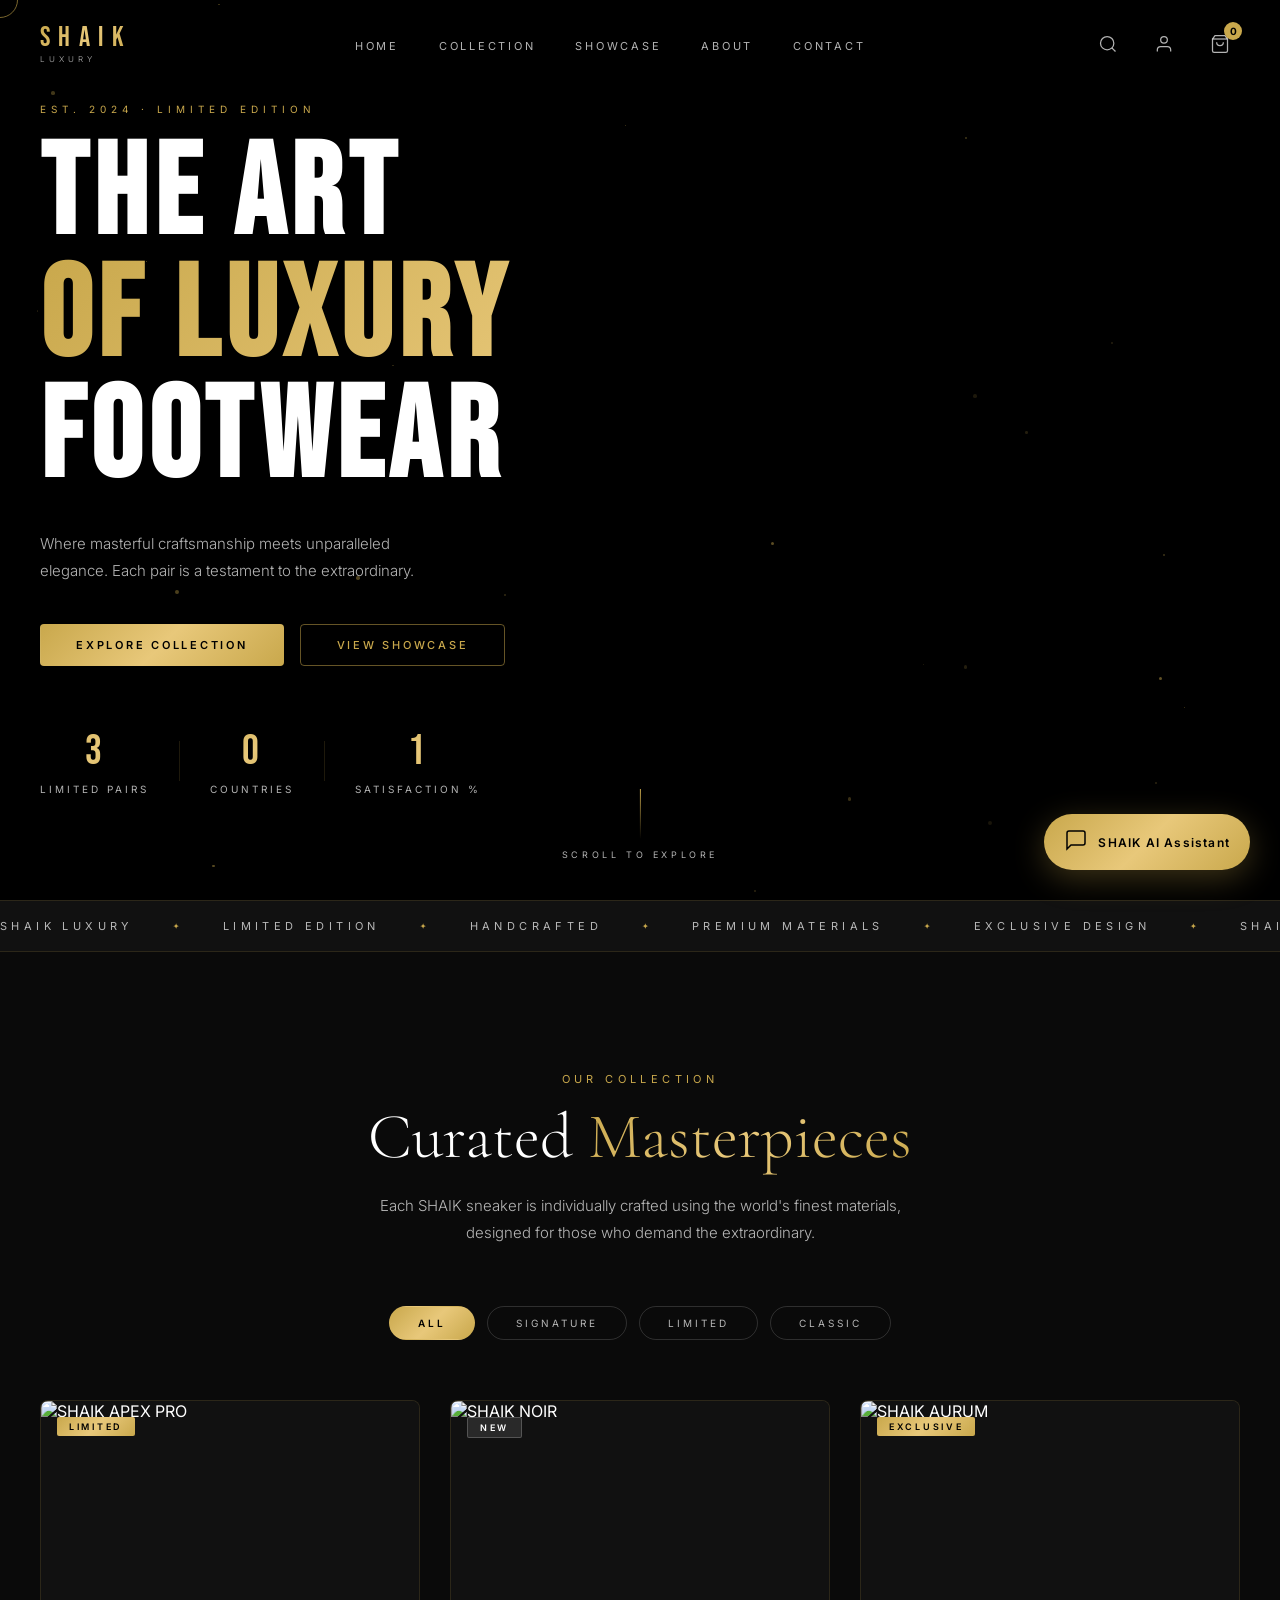
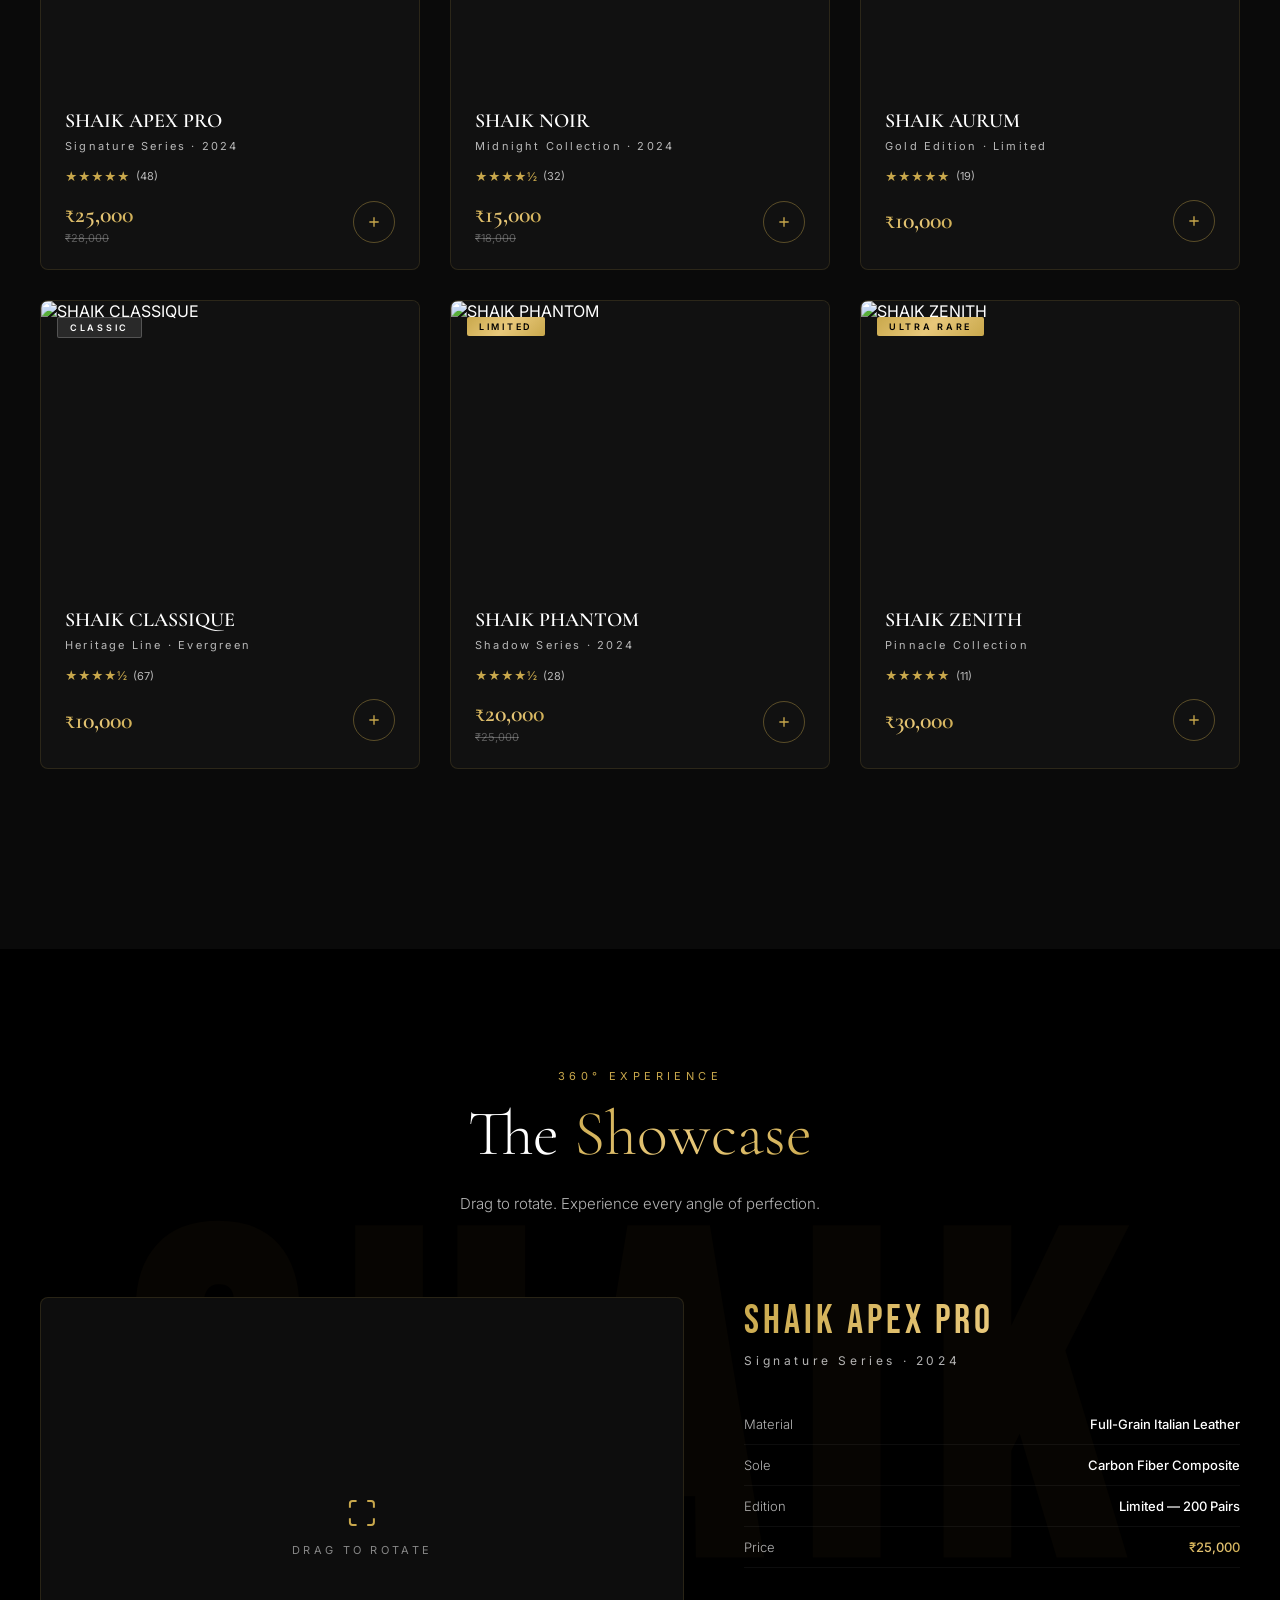
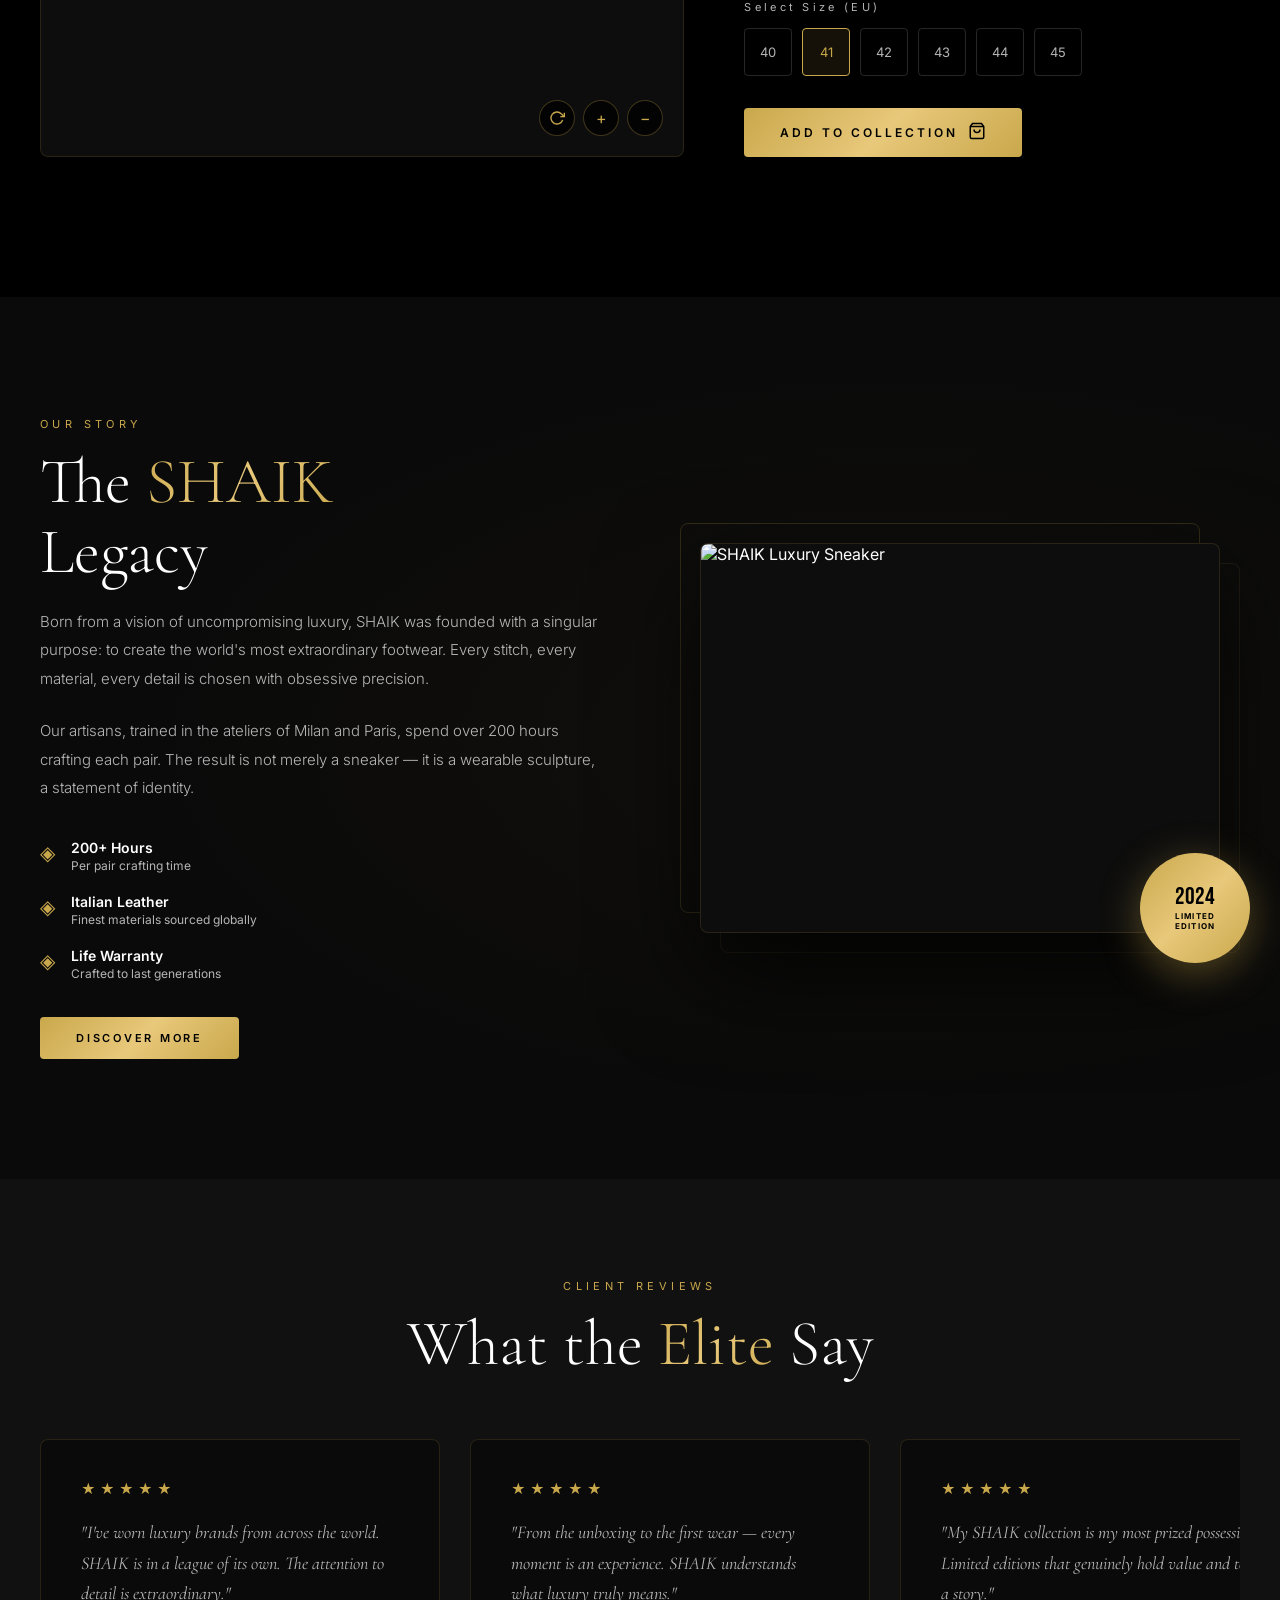
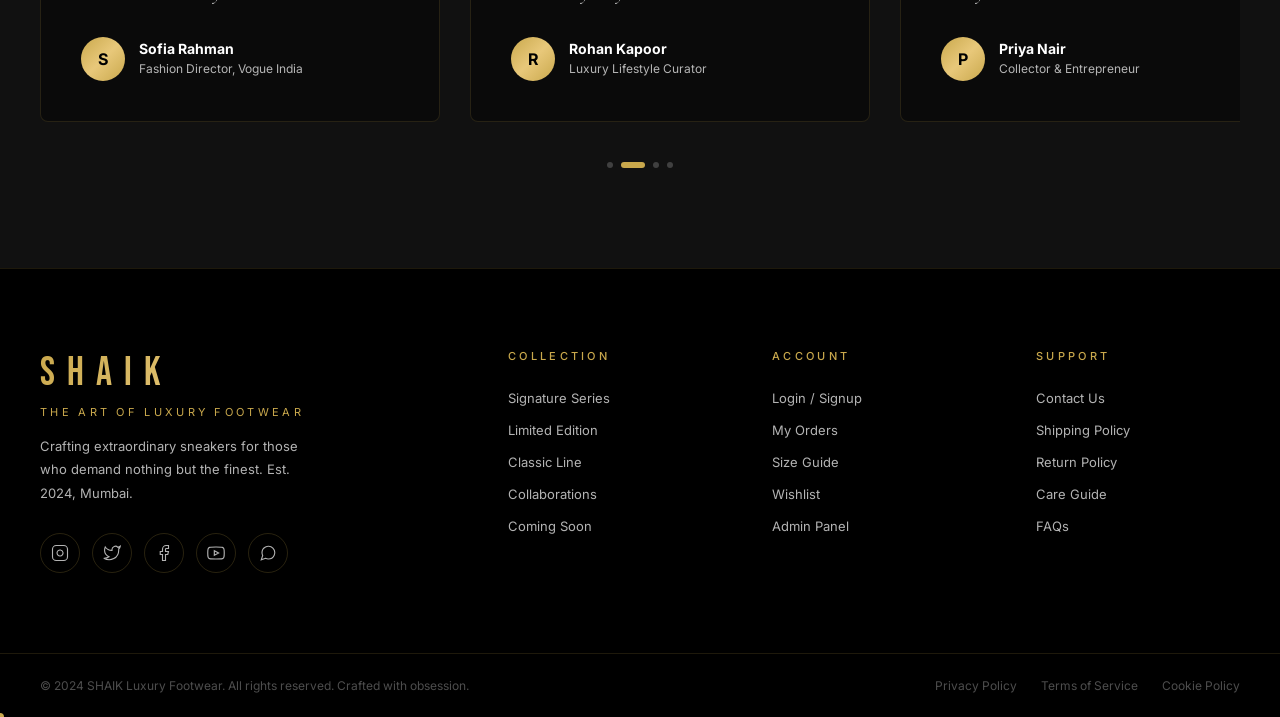
==== frontend/index.html @ 9c08b879 "Initial commit for SHAIK Luxury Sneakers e-commerce site" ====
<!DOCTYPE html>
<html lang="en">

<head>
    <meta charset="UTF-8" />
    <meta name="viewport" content="width=device-width, initial-scale=1.0" />
    <title>SHAIK — Luxury Sneakers | The Art of Footwear</title>
    <meta name="description"
        content="SHAIK — Where luxury meets performance. Experience the world's most exclusive sneaker collection crafted for the elite." />
    <meta name="keywords" content="SHAIK sneakers, luxury sneakers, premium footwear, exclusive shoes" />
    <meta property="og:title" content="SHAIK — Luxury Sneakers" />
    <meta property="og:description" content="Experience the pinnacle of luxury footwear." />
    <link rel="preconnect" href="https://fonts.googleapis.com" />
    <link rel="preconnect" href="https://fonts.gstatic.com" crossorigin />
    <link
        href="https://fonts.googleapis.com/css2?family=Cormorant+Garamond:ital,wght@0,300;0,400;0,600;0,700;1,300;1,400&family=Inter:wght@300;400;500;600&family=Bebas+Neue&display=swap"
        rel="stylesheet" />
    <link rel="stylesheet" href="css/main.css" />
    <link rel="stylesheet" href="css/animations.css" />
</head>

<body>

    <!-- ======= LOADING SCREEN ======= -->
    <div id="loader" class="loader">
        <div class="loader-brand">
            <div class="loader-logo">SHAIK</div>
            <div class="loader-tagline">Luxury Redefined</div>
            <div class="loader-bar">
                <div class="loader-bar-fill"></div>
            </div>
        </div>
        <div class="loader-particles" id="loaderParticles"></div>
    </div>

    <!-- ======= NAVIGATION ======= -->
    <nav class="navbar" id="navbar">
        <div class="nav-container">
            <div class="nav-logo">
                <span class="logo-text">SHAIK</span>
                <span class="logo-sub">LUXURY</span>
            </div>
            <ul class="nav-links" id="navLinks">
                <li><a href="#hero" class="nav-link">Home</a></li>
                <li><a href="#collection" class="nav-link">Collection</a></li>
                <li><a href="#showcase" class="nav-link">Showcase</a></li>
                <li><a href="#about" class="nav-link">About</a></li>
                <li><a href="pages/contact.html" class="nav-link">Contact</a></li>
            </ul>
            <div class="nav-actions">
                <button class="nav-icon-btn" id="searchBtn" title="Search">
                    <svg width="20" height="20" viewBox="0 0 24 24" fill="none" stroke="currentColor"
                        stroke-width="1.5">
                        <circle cx="11" cy="11" r="8" />
                        <line x1="21" y1="21" x2="16.65" y2="16.65" />
                    </svg>
                </button>
                <a href="pages/auth.html" class="nav-icon-btn" title="Account">
                    <svg width="20" height="20" viewBox="0 0 24 24" fill="none" stroke="currentColor"
                        stroke-width="1.5">
                        <path d="M20 21v-2a4 4 0 0 0-4-4H8a4 4 0 0 0-4 4v2" />
                        <circle cx="12" cy="7" r="4" />
                    </svg>
                </a>
                <button class="nav-icon-btn cart-btn" id="cartBtn" title="Cart">
                    <svg width="20" height="20" viewBox="0 0 24 24" fill="none" stroke="currentColor"
                        stroke-width="1.5">
                        <path d="M6 2L3 6v14a2 2 0 002 2h14a2 2 0 002-2V6l-3-4z" />
                        <line x1="3" y1="6" x2="21" y2="6" />
                        <path d="M16 10a4 4 0 01-8 0" />
                    </svg>
                    <span class="cart-badge" id="cartBadge">0</span>
                </button>
                <button class="hamburger" id="hamburger">
                    <span></span><span></span><span></span>
                </button>
            </div>
        </div>
    </nav>

    <!-- ======= SEARCH OVERLAY ======= -->
    <div class="search-overlay" id="searchOverlay">
        <button class="search-close" id="searchClose">✕</button>
        <div class="search-content">
            <h2 class="search-title">Search Collection</h2>
            <div class="search-input-wrap">
                <input type="text" id="searchInput" placeholder="Search sneakers..." class="search-input" />
                <div class="search-icon">
                    <svg width="24" height="24" viewBox="0 0 24 24" fill="none" stroke="currentColor"
                        stroke-width="1.5">
                        <circle cx="11" cy="11" r="8" />
                        <line x1="21" y1="21" x2="16.65" y2="16.65" />
                    </svg>
                </div>
            </div>
            <div class="search-results" id="searchResults"></div>
        </div>
    </div>

    <!-- ======= CART SIDEBAR ======= -->
    <div class="cart-overlay" id="cartOverlay"></div>
    <aside class="cart-sidebar" id="cartSidebar">
        <div class="cart-header">
            <h3 class="cart-title">Your Selection</h3>
            <button class="cart-close-btn" id="cartCloseBtn">✕</button>
        </div>
        <div class="cart-items" id="cartItems">
            <div class="cart-empty">
                <div class="cart-empty-icon">
                    <svg width="60" height="60" viewBox="0 0 24 24" fill="none" stroke="currentColor" stroke-width="1">
                        <path d="M6 2L3 6v14a2 2 0 002 2h14a2 2 0 002-2V6l-3-4z" />
                        <line x1="3" y1="6" x2="21" y2="6" />
                        <path d="M16 10a4 4 0 01-8 0" />
                    </svg>
                </div>
                <p>Your collection is empty</p>
                <span>Discover our luxury pieces</span>
            </div>
        </div>
        <div class="cart-footer" id="cartFooter" style="display:none;">
            <div class="cart-subtotal">
                <span>Subtotal</span>
                <span id="cartTotal">₹0</span>
            </div>
            <a href="pages/checkout.html" class="btn-primary cart-checkout-btn">Proceed to Checkout</a>
        </div>
    </aside>

    <!-- ======= HERO SECTION ======= -->
    <section id="hero" class="hero">
        <div class="hero-canvas" id="heroCanvas">
            <canvas id="sequenceCanvas"></canvas>
        </div>
        <div class="hero-overlay"></div>
        <div class="hero-content">
            <div class="hero-eyebrow reveal-up">EST. 2024 · LIMITED EDITION</div>
            <h1 class="hero-title reveal-up">
                <span class="hero-title-line">THE ART</span>
                <span class="hero-title-line hero-title-gold">OF LUXURY</span>
                <span class="hero-title-line">FOOTWEAR</span>
            </h1>
            <p class="hero-desc reveal-up">Where masterful craftsmanship meets unparalleled elegance. Each pair is a
                testament to the extraordinary.</p>
            <div class="hero-cta reveal-up">
                <a href="#collection" class="btn-primary">Explore Collection</a>
                <a href="#showcase" class="btn-ghost">View Showcase</a>
            </div>
            <div class="hero-stats reveal-up">
                <div class="stat">
                    <span class="stat-num" data-target="200">0</span>
                    <span class="stat-label">Limited Pairs</span>
                </div>
                <div class="stat-divider"></div>
                <div class="stat">
                    <span class="stat-num" data-target="50">0</span>
                    <span class="stat-label">Countries</span>
                </div>
                <div class="stat-divider"></div>
                <div class="stat">
                    <span class="stat-num" data-target="99">0</span>
                    <span class="stat-label">Satisfaction %</span>
                </div>
            </div>
        </div>
        <div class="hero-scroll-indicator">
            <div class="scroll-line"></div>
            <span>Scroll to Explore</span>
        </div>
        <div class="hero-particles" id="heroParticles"></div>
    </section>

    <!-- ======= MARQUEE STRIP ======= -->
    <div class="marquee-section">
        <div class="marquee-track">
            <div class="marquee-inner">
                <span>SHAIK LUXURY</span><span class="marquee-dot">✦</span>
                <span>LIMITED EDITION</span><span class="marquee-dot">✦</span>
                <span>HANDCRAFTED</span><span class="marquee-dot">✦</span>
                <span>PREMIUM MATERIALS</span><span class="marquee-dot">✦</span>
                <span>EXCLUSIVE DESIGN</span><span class="marquee-dot">✦</span>
                <span>SHAIK LUXURY</span><span class="marquee-dot">✦</span>
                <span>LIMITED EDITION</span><span class="marquee-dot">✦</span>
                <span>HANDCRAFTED</span><span class="marquee-dot">✦</span>
                <span>PREMIUM MATERIALS</span><span class="marquee-dot">✦</span>
                <span>EXCLUSIVE DESIGN</span><span class="marquee-dot">✦</span>
            </div>
        </div>
    </div>

    <!-- ======= COLLECTION SECTION ======= -->
    <section id="collection" class="collection-section">
        <div class="container">
            <div class="section-header">
                <div class="section-eyebrow reveal-up">Our Collection</div>
                <h2 class="section-title reveal-up">Curated <span class="gold-text">Masterpieces</span></h2>
                <p class="section-desc reveal-up">Each SHAIK sneaker is individually crafted using the world's finest
                    materials, designed for those who demand the extraordinary.</p>
            </div>
            <div class="collection-filters reveal-up">
                <button class="filter-btn active" data-filter="all">All</button>
                <button class="filter-btn" data-filter="signature">Signature</button>
                <button class="filter-btn" data-filter="limited">Limited</button>
                <button class="filter-btn" data-filter="classic">Classic</button>
            </div>
            <div class="products-grid" id="productsGrid">
                <!-- Products generated by JS -->
            </div>
            <div class="load-more-wrap reveal-up">
                <button class="btn-ghost load-more-btn" id="loadMoreBtn">Load More</button>
            </div>
        </div>
    </section>

    <!-- ======= 360 SHOWCASE SECTION ======= -->
    <section id="showcase" class="showcase-section">
        <div class="showcase-bg-text">SHAIK</div>
        <div class="container">
            <div class="section-header">
                <div class="section-eyebrow reveal-up">360° Experience</div>
                <h2 class="section-title reveal-up">The <span class="gold-text">Showcase</span></h2>
                <p class="section-desc reveal-up">Drag to rotate. Experience every angle of perfection.</p>
            </div>
            <div class="showcase-viewer reveal-up">
                <div class="showcase-frame" id="showcaseFrame">
                    <canvas id="showcaseCanvas" width="700" height="500"></canvas>
                    <div class="showcase-drag-hint" id="dragHint">
                        <div class="drag-icon">
                            <svg width="32" height="32" viewBox="0 0 24 24" fill="none" stroke="currentColor"
                                stroke-width="1.5">
                                <path
                                    d="M8 3H5a2 2 0 0 0-2 2v3m18 0V5a2 2 0 0 0-2-2h-3m0 18h3a2 2 0 0 0 2-2v-3M3 16v3a2 2 0 0 0 2 2h3" />
                            </svg>
                        </div>
                        <span>Drag to Rotate</span>
                    </div>
                    <div class="showcase-controls">
                        <button class="showcase-ctrl-btn" id="autoRotateBtn" title="Auto Rotate">
                            <svg width="16" height="16" viewBox="0 0 24 24" fill="none" stroke="currentColor"
                                stroke-width="2">
                                <polyline points="23 4 23 10 17 10" />
                                <path d="M20.49 15a9 9 0 1 1-2.12-9.36L23 10" />
                            </svg>
                        </button>
                        <button class="showcase-ctrl-btn" id="zoomInBtn" title="Zoom In">+</button>
                        <button class="showcase-ctrl-btn" id="zoomOutBtn" title="Zoom Out">−</button>
                    </div>
                </div>
                <div class="showcase-info">
                    <div class="showcase-product-name">SHAIK APEX PRO</div>
                    <div class="showcase-product-sub">Signature Series · 2024</div>
                    <div class="showcase-details">
                        <div class="detail-item">
                            <span class="detail-label">Material</span>
                            <span class="detail-value">Full-Grain Italian Leather</span>
                        </div>
                        <div class="detail-item">
                            <span class="detail-label">Sole</span>
                            <span class="detail-value">Carbon Fiber Composite</span>
                        </div>
                        <div class="detail-item">
                            <span class="detail-label">Edition</span>
                            <span class="detail-value">Limited — 200 Pairs</span>
                        </div>
                        <div class="detail-item">
                            <span class="detail-label">Price</span>
                            <span class="detail-value gold-text">₹25,000</span>
                        </div>
                    </div>
                    <div class="showcase-sizes">
                        <div class="size-label">Select Size (EU)</div>
                        <div class="size-grid" id="showcaseSizeGrid">
                            <button class="size-btn" data-size="40">40</button>
                            <button class="size-btn active" data-size="41">41</button>
                            <button class="size-btn" data-size="42">42</button>
                            <button class="size-btn" data-size="43">43</button>
                            <button class="size-btn" data-size="44">44</button>
                            <button class="size-btn" data-size="45">45</button>
                        </div>
                    </div>
                    <button class="btn-primary showcase-add-btn" id="showcaseAddToCart" data-id="featured"
                        data-name="SHAIK APEX PRO" data-price="25000">
                        <span class="btn-text">Add to Collection</span>
                        <span class="btn-icon">
                            <svg width="18" height="18" viewBox="0 0 24 24" fill="none" stroke="currentColor"
                                stroke-width="2">
                                <path d="M6 2L3 6v14a2 2 0 002 2h14a2 2 0 002-2V6l-3-4z" />
                                <line x1="3" y1="6" x2="21" y2="6" />
                                <path d="M16 10a4 4 0 01-8 0" />
                            </svg>
                        </span>
                    </button>
                </div>
            </div>
        </div>
    </section>

    <!-- ======= ABOUT SECTION ======= -->
    <section id="about" class="about-section">
        <div class="about-bg-image"></div>
        <div class="container">
            <div class="about-grid">
                <div class="about-content reveal-left">
                    <div class="section-eyebrow">Our Story</div>
                    <h2 class="section-title">The <span class="gold-text">SHAIK</span><br />Legacy</h2>
                    <p class="about-text">Born from a vision of uncompromising luxury, SHAIK was founded with a singular
                        purpose: to create the world's most extraordinary footwear. Every stitch, every material, every
                        detail is chosen with obsessive precision.</p>
                    <p class="about-text">Our artisans, trained in the ateliers of Milan and Paris, spend over 200 hours
                        crafting each pair. The result is not merely a sneaker — it is a wearable sculpture, a statement
                        of identity.</p>
                    <div class="about-features">
                        <div class="about-feature">
                            <div class="feature-icon">◈</div>
                            <div class="feature-text">
                                <strong>200+ Hours</strong>
                                <span>Per pair crafting time</span>
                            </div>
                        </div>
                        <div class="about-feature">
                            <div class="feature-icon">◈</div>
                            <div class="feature-text">
                                <strong>Italian Leather</strong>
                                <span>Finest materials sourced globally</span>
                            </div>
                        </div>
                        <div class="about-feature">
                            <div class="feature-icon">◈</div>
                            <div class="feature-text">
                                <strong>Life Warranty</strong>
                                <span>Crafted to last generations</span>
                            </div>
                        </div>
                    </div>
                    <a href="pages/contact.html" class="btn-primary">Discover More</a>
                </div>
                <div class="about-visual reveal-right">
                    <div class="about-frame-outer">
                        <div class="about-frame-inner">
                            <img id="aboutSequenceImg" src="../ezgif-frame-064.jpg" alt="SHAIK Luxury Sneaker"
                                class="about-sequence" />
                        </div>
                        <div class="about-badge">
                            <div class="badge-inner">
                                <span class="badge-year">2024</span>
                                <span class="badge-text">LIMITED<br />EDITION</span>
                            </div>
                        </div>
                    </div>
                </div>
            </div>
        </div>
    </section>

    <!-- ======= TESTIMONIALS ======= -->
    <section class="testimonials-section">
        <div class="container">
            <div class="section-header">
                <div class="section-eyebrow reveal-up">Client Reviews</div>
                <h2 class="section-title reveal-up">What the <span class="gold-text">Elite</span> Say</h2>
            </div>
            <div class="testimonials-slider" id="testimonialsSlider">
                <div class="testimonial-track" id="testimonialTrack">
                    <div class="testimonial-card">
                        <div class="testimonial-stars">★★★★★</div>
                        <p class="testimonial-text">"The craftsmanship is unlike anything I've ever experienced. These
                            are not just shoes — they are art. Every detail is perfection."</p>
                        <div class="testimonial-author">
                            <div class="author-avatar">A</div>
                            <div class="author-info">
                                <strong>Arjun Mehta</strong>
                                <span>CEO, Meridian Capital</span>
                            </div>
                        </div>
                    </div>
                    <div class="testimonial-card">
                        <div class="testimonial-stars">★★★★★</div>
                        <p class="testimonial-text">"I've worn luxury brands from across the world. SHAIK is in a league
                            of its own. The attention to detail is extraordinary."</p>
                        <div class="testimonial-author">
                            <div class="author-avatar">S</div>
                            <div class="author-info">
                                <strong>Sofia Rahman</strong>
                                <span>Fashion Director, Vogue India</span>
                            </div>
                        </div>
                    </div>
                    <div class="testimonial-card">
                        <div class="testimonial-stars">★★★★★</div>
                        <p class="testimonial-text">"From the unboxing to the first wear — every moment is an
                            experience. SHAIK understands what luxury truly means."</p>
                        <div class="testimonial-author">
                            <div class="author-avatar">R</div>
                            <div class="author-info">
                                <strong>Rohan Kapoor</strong>
                                <span>Luxury Lifestyle Curator</span>
                            </div>
                        </div>
                    </div>
                    <div class="testimonial-card">
                        <div class="testimonial-stars">★★★★★</div>
                        <p class="testimonial-text">"My SHAIK collection is my most prized possession. Limited editions
                            that genuinely hold value and tell a story."</p>
                        <div class="testimonial-author">
                            <div class="author-avatar">P</div>
                            <div class="author-info">
                                <strong>Priya Nair</strong>
                                <span>Collector & Entrepreneur</span>
                            </div>
                        </div>
                    </div>
                </div>
                <div class="testimonial-dots" id="testimonialDots"></div>
            </div>
        </div>
    </section>

    <!-- ======= AI CHATBOT ======= -->
    <div class="chatbot-container" id="chatbotContainer">
        <div class="chatbot-toggle" id="chatbotToggle">
            <div class="chatbot-icon">
                <svg width="24" height="24" viewBox="0 0 24 24" fill="none" stroke="currentColor" stroke-width="1.5">
                    <path d="M21 15a2 2 0 0 1-2 2H7l-4 4V5a2 2 0 0 1 2-2h14a2 2 0 0 1 2 2z" />
                </svg>
            </div>
            <span class="chatbot-label">SHAIK AI Assistant</span>
        </div>
        <div class="chatbot-window" id="chatbotWindow" style="display:none;">
            <div class="chatbot-header">
                <div class="chatbot-avatar">
                    <div class="avatar-glow"></div>
                    <span>S</span>
                </div>
                <div class="chatbot-title">
                    <strong>SHAIK AI</strong>
                    <span class="chatbot-status">● Online</span>
                </div>
                <button class="chatbot-minimize" id="chatbotMinimize">−</button>
            </div>
            <div class="chatbot-messages" id="chatbotMessages">
                <div class="chat-msg bot">
                    <span class="msg-bubble">Welcome to SHAIK! I'm your personal luxury advisor. How may I assist you
                        today?</span>
                </div>
                <div class="chat-suggestions">
                    <button class="chat-suggestion" onclick="chatSuggest('Show me latest collection')">Latest
                        Collection</button>
                    <button class="chat-suggestion" onclick="chatSuggest('What sizes are available?')">Size
                        Guide</button>
                    <button class="chat-suggestion" onclick="chatSuggest('Tell me about shipping')">Shipping
                        Info</button>
                </div>
            </div>
            <div class="chatbot-input-area">
                <input type="text" id="chatInput" placeholder="Ask about our collection..." class="chatbot-input" />
                <button id="chatSendBtn" class="chatbot-send">
                    <svg width="16" height="16" viewBox="0 0 24 24" fill="none" stroke="currentColor" stroke-width="2">
                        <line x1="22" y1="2" x2="11" y2="13" />
                        <polygon points="22 2 15 22 11 13 2 9 22 2" />
                    </svg>
                </button>
            </div>
        </div>
    </div>

    <!-- ======= FOOTER ======= -->
    <footer class="footer">
        <div class="footer-top">
            <div class="container">
                <div class="footer-grid">
                    <div class="footer-brand">
                        <div class="footer-logo">SHAIK</div>
                        <p class="footer-tagline">The Art of Luxury Footwear</p>
                        <p class="footer-brand-desc">Crafting extraordinary sneakers for those who demand nothing but
                            the finest. Est. 2024, Mumbai.</p>
                        <div class="footer-social">
                            <a href="#" class="social-link" title="Instagram">
                                <svg width="18" height="18" viewBox="0 0 24 24" fill="none" stroke="currentColor"
                                    stroke-width="1.5">
                                    <rect x="2" y="2" width="20" height="20" rx="5" />
                                    <path d="M16 11.37A4 4 0 1 1 12.63 8 4 4 0 0 1 16 11.37z" />
                                    <line x1="17.5" y1="6.5" x2="17.51" y2="6.5" />
                                </svg>
                            </a>
                            <a href="#" class="social-link" title="Twitter">
                                <svg width="18" height="18" viewBox="0 0 24 24" fill="none" stroke="currentColor"
                                    stroke-width="1.5">
                                    <path
                                        d="M23 3a10.9 10.9 0 0 1-3.14 1.53 4.48 4.48 0 0 0-7.86 3v1A10.66 10.66 0 0 1 3 4s-4 9 5 13a11.64 11.64 0 0 1-7 2c9 5 20 0 20-11.5a4.5 4.5 0 0 0-.08-.83A7.72 7.72 0 0 0 23 3z" />
                                </svg>
                            </a>
                            <a href="#" class="social-link" title="Facebook">
                                <svg width="18" height="18" viewBox="0 0 24 24" fill="none" stroke="currentColor"
                                    stroke-width="1.5">
                                    <path d="M18 2h-3a5 5 0 0 0-5 5v3H7v4h3v8h4v-8h3l1-4h-4V7a1 1 0 0 1 1-1h3z" />
                                </svg>
                            </a>
                            <a href="#" class="social-link" title="YouTube">
                                <svg width="18" height="18" viewBox="0 0 24 24" fill="none" stroke="currentColor"
                                    stroke-width="1.5">
                                    <path
                                        d="M22.54 6.42a2.78 2.78 0 0 0-1.95-1.95C18.88 4 12 4 12 4s-6.88 0-8.59.47c-.95.26-1.69 1-1.95 1.95C1 8.12 1 12 1 12s0 3.88.46 5.58c.26.95 1 1.69 1.95 1.95C5.12 20 12 20 12 20s6.88 0 8.59-.47c.95-.26 1.69-1 1.95-1.95C23 15.88 23 12 23 12s0-3.88-.46-5.58z" />
                                    <polygon points="9.75 15.02 15.5 12 9.75 8.98 9.75 15.02" />
                                </svg>
                            </a>
                            <a href="#" class="social-link" title="WhatsApp">
                                <svg width="18" height="18" viewBox="0 0 24 24" fill="none" stroke="currentColor"
                                    stroke-width="1.5">
                                    <path
                                        d="M21 11.5a8.38 8.38 0 0 1-.9 3.8 8.5 8.5 0 0 1-7.6 4.7 8.38 8.38 0 0 1-3.8-.9L3 21l1.9-5.7a8.38 8.38 0 0 1-.9-3.8 8.5 8.5 0 0 1 4.7-7.6 8.38 8.38 0 0 1 3.8-.9h.5a8.48 8.48 0 0 1 8 8v.5z" />
                                </svg>
                            </a>
                        </div>
                    </div>
                    <div class="footer-links-group">
                        <h4 class="footer-heading">Collection</h4>
                        <ul class="footer-links">
                            <li><a href="#">Signature Series</a></li>
                            <li><a href="#">Limited Edition</a></li>
                            <li><a href="#">Classic Line</a></li>
                            <li><a href="#">Collaborations</a></li>
                            <li><a href="#">Coming Soon</a></li>
                        </ul>
                    </div>
                    <div class="footer-links-group">
                        <h4 class="footer-heading">Account</h4>
                        <ul class="footer-links">
                            <li><a href="pages/auth.html">Login / Signup</a></li>
                            <li><a href="#">My Orders</a></li>
                            <li><a href="#">Size Guide</a></li>
                            <li><a href="#">Wishlist</a></li>
                            <li><a href="pages/admin.html">Admin Panel</a></li>
                        </ul>
                    </div>
                    <div class="footer-links-group">
                        <h4 class="footer-heading">Support</h4>
                        <ul class="footer-links">
                            <li><a href="pages/contact.html">Contact Us</a></li>
                            <li><a href="#">Shipping Policy</a></li>
                            <li><a href="#">Return Policy</a></li>
                            <li><a href="#">Care Guide</a></li>
                            <li><a href="#">FAQs</a></li>
                        </ul>
                    </div>
                </div>
            </div>
        </div>
        <div class="footer-bottom">
            <div class="container">
                <div class="footer-bottom-inner">
                    <p>© 2024 SHAIK Luxury Footwear. All rights reserved. Crafted with obsession.</p>
                    <div class="footer-legal">
                        <a href="#">Privacy Policy</a>
                        <a href="#">Terms of Service</a>
                        <a href="#">Cookie Policy</a>
                    </div>
                </div>
            </div>
        </div>
    </footer>

    <script src="js/main.js"></script>
    <script src="js/hero-sequence.js"></script>
    <script src="js/cart.js"></script>
    <script src="js/products.js"></script>
    <script src="js/showcase.js"></script>
    <script src="js/chatbot.js"></script>
</body>

</html>
---- frontend/css/main.css ----
/* ============================================
   SHAIK LUXURY SNEAKERS — MAIN STYLESHEET
   Black & Gold Premium Theme
   ============================================ */

:root {
  --gold: #C9A84C;
  --gold-light: #E8C87A;
  --gold-dark: #967A35;
  --gold-gradient: linear-gradient(135deg, #C9A84C 0%, #E8C87A 50%, #C9A84C 100%);
  --black: #000000;
  --black-soft: #0A0A0A;
  --black-card: #111111;
  --black-glass: rgba(10, 10, 10, 0.8);
  --black-border: rgba(201, 168, 76, 0.15);
  --white: #FFFFFF;
  --white-dim: rgba(255, 255, 255, 0.7);
  --white-faint: rgba(255, 255, 255, 0.05);
  --red-danger: #E53E3E;
  --green-success: #38A169;
  --font-serif: 'Cormorant Garamond', Georgia, serif;
  --font-sans: 'Inter', system-ui, sans-serif;
  --font-display: 'Bebas Neue', Arial, sans-serif;
  --transition: 0.4s cubic-bezier(0.23, 1, 0.32, 1);
  --transition-fast: 0.2s ease;
  --radius: 4px;
  --radius-md: 8px;
  --radius-lg: 16px;
  --shadow-gold: 0 0 40px rgba(201, 168, 76, 0.1);
  --shadow-card: 0 20px 60px rgba(0, 0, 0, 0.8);
  --glow: 0 0 20px rgba(201, 168, 76, 0.3);
}

/* ===== RESET & BASE ===== */
*, *::before, *::after { box-sizing: border-box; margin: 0; padding: 0; }
html { scroll-behavior: smooth; font-size: 16px; }
body {
  font-family: var(--font-sans);
  background: var(--black-soft);
  color: var(--white);
  overflow-x: hidden;
  cursor: none;
}
img { max-width: 100%; height: auto; display: block; }
a { text-decoration: none; color: inherit; }
button { cursor: none; border: none; background: none; font-family: inherit; }
ul { list-style: none; }

/* ===== CUSTOM CURSOR ===== */
.cursor-dot {
  position: fixed;
  width: 8px; height: 8px;
  background: var(--gold);
  border-radius: 50%;
  pointer-events: none;
  z-index: 99999;
  transform: translate(-50%, -50%);
  transition: transform 0.1s ease, width 0.3s ease, height 0.3s ease;
}
.cursor-ring {
  position: fixed;
  width: 36px; height: 36px;
  border: 1px solid rgba(201, 168, 76, 0.6);
  border-radius: 50%;
  pointer-events: none;
  z-index: 99998;
  transform: translate(-50%, -50%);
  transition: transform 0.15s ease, width 0.3s ease, height 0.3s ease, border-color 0.3s ease;
}
.cursor-ring.hovering { width: 55px; height: 55px; border-color: var(--gold); }

/* ===== SCROLLBAR ===== */
::-webkit-scrollbar { width: 4px; }
::-webkit-scrollbar-track { background: var(--black); }
::-webkit-scrollbar-thumb { background: var(--gold-dark); border-radius: 2px; }
::-webkit-scrollbar-thumb:hover { background: var(--gold); }

/* ===== LOADER ===== */
.loader {
  position: fixed; inset: 0;
  background: var(--black);
  z-index: 99997;
  display: flex; align-items: center; justify-content: center;
  transition: opacity 0.8s ease, visibility 0.8s ease;
}
.loader.hidden { opacity: 0; visibility: hidden; }
.loader-brand { text-align: center; position: relative; z-index: 2; }
.loader-logo {
  font-family: var(--font-display);
  font-size: clamp(60px, 12vw, 120px);
  background: var(--gold-gradient);
  -webkit-background-clip: text; -webkit-text-fill-color: transparent;
  background-clip: text;
  letter-spacing: 0.3em;
  animation: loaderPulse 1.5s ease-in-out infinite;
}
.loader-tagline {
  font-size: 11px; letter-spacing: 0.4em; color: var(--white-dim);
  text-transform: uppercase; margin-top: 8px; font-weight: 300;
}
.loader-bar {
  width: 200px; height: 1px;
  background: rgba(201, 168, 76, 0.2);
  margin: 30px auto 0;
  position: relative; overflow: hidden;
}
.loader-bar-fill {
  position: absolute; top: 0; left: 0;
  height: 100%; width: 0;
  background: var(--gold-gradient);
  animation: loaderFill 2.5s ease forwards;
}
.loader-particles {
  position: absolute; inset: 0; overflow: hidden;
}

/* ===== TYPOGRAPHY ===== */
.gold-text {
  background: var(--gold-gradient);
  -webkit-background-clip: text; -webkit-text-fill-color: transparent; background-clip: text;
}
.section-eyebrow {
  font-size: 11px; letter-spacing: 0.4em; text-transform: uppercase;
  color: var(--gold); font-weight: 400; margin-bottom: 16px;
}
.section-title {
  font-family: var(--font-serif);
  font-size: clamp(36px, 5vw, 64px);
  font-weight: 300; line-height: 1.1;
  margin-bottom: 20px;
}
.section-desc {
  font-size: 15px; color: var(--white-dim);
  line-height: 1.8; max-width: 540px;
  font-weight: 300;
}
.section-header { text-align: center; margin-bottom: 60px; }
.section-header .section-desc { margin: 0 auto; }

/* ===== BUTTONS ===== */
.btn-primary {
  display: inline-flex; align-items: center; gap: 10px;
  padding: 14px 36px;
  background: var(--gold-gradient);
  color: var(--black);
  font-size: 11px; font-weight: 600; letter-spacing: 0.25em;
  text-transform: uppercase; border-radius: var(--radius);
  transition: var(--transition); position: relative; overflow: hidden;
  cursor: none;
}
.btn-primary::before {
  content: ''; position: absolute; inset: 0;
  background: rgba(255,255,255,0.15);
  transform: translateX(-100%); transition: transform 0.4s ease;
}
.btn-primary:hover::before { transform: translateX(0); }
.btn-primary:hover { transform: translateY(-2px); box-shadow: var(--glow); }

.btn-ghost {
  display: inline-flex; align-items: center; gap: 10px;
  padding: 13px 36px;
  border: 1px solid rgba(201, 168, 76, 0.5);
  color: var(--gold); font-size: 11px; font-weight: 500;
  letter-spacing: 0.25em; text-transform: uppercase;
  border-radius: var(--radius); transition: var(--transition);
  cursor: none;
}
.btn-ghost:hover {
  background: rgba(201, 168, 76, 0.1);
  border-color: var(--gold); transform: translateY(-2px);
}

/* ===== CONTAINER ===== */
.container { max-width: 1280px; margin: 0 auto; padding: 0 40px; }

/* ===== NAVBAR ===== */
.navbar {
  position: fixed; top: 0; left: 0; right: 0; z-index: 1000;
  padding: 24px 0; transition: var(--transition);
}
.navbar.scrolled {
  background: rgba(0, 0, 0, 0.95);
  backdrop-filter: blur(20px);
  padding: 16px 0;
  border-bottom: 1px solid var(--black-border);
}
.nav-container {
  max-width: 1280px; margin: 0 auto;
  padding: 0 40px; display: flex; align-items: center; justify-content: space-between;
}
.nav-logo { display: flex; flex-direction: column; }
.logo-text {
  font-family: var(--font-display);
  font-size: 28px; letter-spacing: 0.3em;
  background: var(--gold-gradient);
  -webkit-background-clip: text; -webkit-text-fill-color: transparent; background-clip: text;
  line-height: 1;
}
.logo-sub {
  font-size: 8px; letter-spacing: 0.5em; text-transform: uppercase;
  color: var(--white-dim); font-weight: 300; margin-top: 2px;
}
.nav-links { display: flex; align-items: center; gap: 40px; }
.nav-link {
  font-size: 11px; letter-spacing: 0.25em; text-transform: uppercase;
  color: var(--white-dim); font-weight: 400; position: relative;
  transition: color var(--transition-fast);
}
.nav-link::after {
  content: ''; position: absolute; bottom: -4px; left: 0;
  width: 0; height: 1px; background: var(--gold);
  transition: width var(--transition);
}
.nav-link:hover { color: var(--gold); }
.nav-link:hover::after { width: 100%; }
.nav-actions { display: flex; align-items: center; gap: 16px; }
.nav-icon-btn {
  width: 40px; height: 40px; display: flex; align-items: center; justify-content: center;
  color: var(--white-dim); border-radius: 50%; transition: var(--transition);
  position: relative;
}
.nav-icon-btn:hover { color: var(--gold); background: rgba(201, 168, 76, 0.1); }
.cart-badge {
  position: absolute; top: -2px; right: -2px;
  width: 18px; height: 18px;
  background: var(--gold); color: var(--black);
  font-size: 10px; font-weight: 700; border-radius: 50%;
  display: flex; align-items: center; justify-content: center;
}
.hamburger { display: none; flex-direction: column; gap: 5px; width: 28px; }
.hamburger span {
  display: block; height: 1px; background: var(--white);
  transition: var(--transition);
}

/* ===== SEARCH OVERLAY ===== */
.search-overlay {
  position: fixed; inset: 0; z-index: 9000;
  background: rgba(0, 0, 0, 0.98); backdrop-filter: blur(20px);
  display: flex; align-items: center; justify-content: center;
  opacity: 0; visibility: hidden; transition: var(--transition);
}
.search-overlay.active { opacity: 1; visibility: visible; }
.search-close {
  position: absolute; top: 40px; right: 40px;
  font-size: 24px; color: var(--white-dim); cursor: none;
  transition: color var(--transition-fast);
}
.search-close:hover { color: var(--gold); }
.search-content { width: 100%; max-width: 700px; padding: 0 40px; }
.search-title {
  font-family: var(--font-serif); font-size: 48px; font-weight: 300;
  margin-bottom: 40px; background: var(--gold-gradient);
  -webkit-background-clip: text; -webkit-text-fill-color: transparent; background-clip: text;
}
.search-input-wrap { position: relative; }
.search-input {
  width: 100%; background: transparent;
  border: none; border-bottom: 1px solid rgba(201, 168, 76, 0.5);
  padding: 16px 50px 16px 0; font-size: 28px; color: var(--white);
  outline: none; font-family: var(--font-serif); font-weight: 300;
}
.search-input::placeholder { color: rgba(255,255,255,0.2); }
.search-icon {
  position: absolute; right: 0; top: 50%; transform: translateY(-50%);
  color: var(--gold);
}

/* ===== CART SIDEBAR ===== */
.cart-overlay {
  position: fixed; inset: 0; z-index: 8000;
  background: rgba(0,0,0,0.7); backdrop-filter: blur(4px);
  opacity: 0; visibility: hidden; transition: var(--transition);
}
.cart-overlay.active { opacity: 1; visibility: visible; }
.cart-sidebar {
  position: fixed; top: 0; right: 0; bottom: 0; z-index: 8001;
  width: 420px; background: var(--black-card);
  border-left: 1px solid var(--black-border);
  transform: translateX(100%); transition: var(--transition);
  display: flex; flex-direction: column;
}
.cart-sidebar.open { transform: translateX(0); }
.cart-header {
  padding: 30px; border-bottom: 1px solid var(--black-border);
  display: flex; align-items: center; justify-content: space-between;
}
.cart-title { font-family: var(--font-serif); font-size: 24px; font-weight: 300; }
.cart-close-btn {
  width: 36px; height: 36px; display: flex; align-items: center; justify-content: center;
  border-radius: 50%; color: var(--white-dim);
  transition: var(--transition-fast); cursor: none;
}
.cart-close-btn:hover { color: var(--gold); background: rgba(201, 168, 76, 0.1); }
.cart-items { flex: 1; overflow-y: auto; padding: 20px; }
.cart-empty { text-align: center; padding: 80px 20px; }
.cart-empty-icon { color: rgba(201, 168, 76, 0.3); margin-bottom: 20px; }
.cart-empty p { font-size: 18px; font-family: var(--font-serif); color: var(--white-dim); }
.cart-empty span { font-size: 12px; color: rgba(255,255,255,0.3); margin-top: 8px; display: block; }
.cart-item {
  display: flex; gap: 16px; padding: 16px 0;
  border-bottom: 1px solid rgba(255,255,255,0.05); align-items: center;
}
.cart-item-img {
  width: 80px; height: 80px; object-fit: cover;
  border-radius: var(--radius);
  background: #1a1a1a;
}
.cart-item-info { flex: 1; }
.cart-item-name { font-size: 14px; font-weight: 500; margin-bottom: 4px; }
.cart-item-price { font-size: 13px; color: var(--gold); }
.cart-item-size { font-size: 11px; color: var(--white-dim); margin-top: 4px; }
.cart-item-remove {
  cursor: none; color: rgba(255,255,255,0.3);
  transition: color var(--transition-fast); font-size: 18px;
}
.cart-item-remove:hover { color: var(--red-danger); }
.cart-footer {
  padding: 24px 30px; border-top: 1px solid var(--black-border);
}
.cart-subtotal {
  display: flex; justify-content: space-between; align-items: center;
  margin-bottom: 20px; font-size: 14px;
}
.cart-subtotal span:last-child { font-size: 20px; font-family: var(--font-serif); color: var(--gold); }
.cart-checkout-btn { width: 100%; justify-content: center; }

/* ===== HERO ===== */
.hero {
  position: relative; height: 100vh; min-height: 700px;
  display: flex; align-items: center; overflow: hidden;
  background: var(--black);
}
.hero-canvas {
  position: absolute; inset: 0;
  display: flex; align-items: center; justify-content: center;
}
#sequenceCanvas {
  width: 100%; height: 100%; object-fit: contain;
  mix-blend-mode: screen;
}
.hero-overlay {
  position: absolute; inset: 0;
  background: radial-gradient(ellipse at center, rgba(0,0,0,0.2) 0%, rgba(0,0,0,0.75) 100%);
}
.hero-content {
  position: relative; z-index: 10;
  padding: 0 40px; max-width: 1280px; margin: 0 auto;
  width: 100%;
}
.hero-eyebrow {
  font-size: 10px; letter-spacing: 0.5em; text-transform: uppercase;
  color: var(--gold); margin-bottom: 20px; display: block;
}
.hero-title {
  font-family: var(--font-display);
  font-size: clamp(60px, 10vw, 140px);
  line-height: 0.95; letter-spacing: 0.05em;
  display: block; margin-bottom: 30px;
}
.hero-title-line { display: block; }
.hero-title-gold {
  background: var(--gold-gradient);
  -webkit-background-clip: text; -webkit-text-fill-color: transparent; background-clip: text;
}
.hero-desc {
  font-size: 15px; color: var(--white-dim);
  max-width: 420px; line-height: 1.8; margin-bottom: 40px; font-weight: 300;
}
.hero-cta { display: flex; gap: 16px; margin-bottom: 60px; flex-wrap: wrap; }
.hero-stats { display: flex; align-items: center; gap: 30px; }
.stat { text-align: center; }
.stat-num {
  font-family: var(--font-display);
  font-size: 42px; letter-spacing: 0.05em;
  background: var(--gold-gradient);
  -webkit-background-clip: text; -webkit-text-fill-color: transparent; background-clip: text;
  display: block;
}
.stat-label { font-size: 10px; letter-spacing: 0.3em; color: var(--white-dim); text-transform: uppercase; }
.stat-divider { width: 1px; height: 40px; background: var(--black-border); }
.hero-scroll-indicator {
  position: absolute; bottom: 40px; left: 50%; transform: translateX(-50%);
  display: flex; flex-direction: column; align-items: center; gap: 10px; z-index: 10;
}
.scroll-line {
  width: 1px; height: 50px;
  background: linear-gradient(to bottom, var(--gold), transparent);
  animation: scrollLine 2s ease-in-out infinite;
}
.hero-scroll-indicator span { font-size: 9px; letter-spacing: 0.4em; color: var(--white-dim); text-transform: uppercase; }
.hero-particles { position: absolute; inset: 0; pointer-events: none; z-index: 5; }

/* ===== MARQUEE ===== */
.marquee-section {
  background: var(--black-card); border-top: 1px solid var(--black-border);
  border-bottom: 1px solid var(--black-border); padding: 18px 0; overflow: hidden;
}
.marquee-track { display: flex; }
.marquee-inner {
  display: flex; align-items: center; gap: 40px;
  white-space: nowrap; animation: marquee 25s linear infinite;
}
.marquee-inner span {
  font-size: 11px; letter-spacing: 0.4em; text-transform: uppercase;
  color: var(--white-dim); font-weight: 400;
}
.marquee-dot { color: var(--gold) !important; font-size: 8px !important; }

/* ===== COLLECTION SECTION ===== */
.collection-section { padding: 120px 0; }
.collection-filters {
  display: flex; gap: 12px; justify-content: center; margin-bottom: 60px; flex-wrap: wrap;
}
.filter-btn {
  padding: 10px 28px; font-size: 10px; letter-spacing: 0.3em;
  text-transform: uppercase; border: 1px solid rgba(255,255,255,0.15);
  border-radius: 40px; color: var(--white-dim); cursor: none;
  transition: var(--transition); font-family: var(--font-sans);
}
.filter-btn.active, .filter-btn:hover {
  background: var(--gold-gradient); color: var(--black);
  border-color: transparent; font-weight: 600;
}
.products-grid {
  display: grid; grid-template-columns: repeat(auto-fill, minmax(300px, 1fr));
  gap: 30px;
}
.product-card {
  background: var(--black-card);
  border: 1px solid var(--black-border); border-radius: var(--radius-md);
  overflow: hidden; transition: var(--transition); position: relative;
  cursor: none;
}
.product-card:hover { transform: translateY(-8px); box-shadow: var(--shadow-card); border-color: rgba(201, 168, 76, 0.3); }
.product-card-img-wrap {
  position: relative; overflow: hidden; aspect-ratio: 4/3;
  background: #111;
}
.product-card-img {
  width: 100%; height: 100%; object-fit: cover;
  transition: transform 0.8s cubic-bezier(0.23, 1, 0.32, 1);
}
.product-card:hover .product-card-img { transform: scale(1.08); }
.product-card-badge {
  position: absolute; top: 16px; left: 16px;
  padding: 4px 12px; font-size: 9px; letter-spacing: 0.3em;
  text-transform: uppercase; font-weight: 600;
}
.badge-limited { background: var(--gold-gradient); color: var(--black); border-radius: 2px; }
.badge-new { background: rgba(255,255,255,0.1); color: var(--white); border: 1px solid rgba(255,255,255,0.2); border-radius: 2px; }
.product-card-overlay {
  position: absolute; inset: 0;
  background: linear-gradient(to top, rgba(0,0,0,0.8), transparent 60%);
  opacity: 0; transition: opacity var(--transition);
  display: flex; align-items: flex-end; padding: 20px;
}
.product-card:hover .product-card-overlay { opacity: 1; }
.product-quick-view {
  font-size: 10px; letter-spacing: 0.3em; color: var(--gold);
  text-transform: uppercase; cursor: none;
  padding: 8px 20px; border: 1px solid var(--gold); border-radius: 2px;
  transition: var(--transition-fast);
}
.product-quick-view:hover { background: var(--gold); color: var(--black); }
.product-card-body { padding: 24px; }
.product-card-name {
  font-family: var(--font-serif); font-size: 20px; font-weight: 600;
  margin-bottom: 6px;
}
.product-card-sub { font-size: 11px; color: var(--white-dim); letter-spacing: 0.2em; margin-bottom: 16px; }
.product-card-footer { display: flex; align-items: center; justify-content: space-between; margin-top: 16px; }
.product-card-price {
  font-family: var(--font-serif); font-size: 24px; font-weight: 600;
  background: var(--gold-gradient);
  -webkit-background-clip: text; -webkit-text-fill-color: transparent; background-clip: text;
}
.product-card-add {
  width: 42px; height: 42px; border-radius: 50%;
  border: 1px solid rgba(201, 168, 76, 0.4);
  display: flex; align-items: center; justify-content: center;
  color: var(--gold); cursor: none; transition: var(--transition);
}
.product-card-add:hover { background: var(--gold-gradient); color: var(--black); transform: rotate(90deg); }
.product-rating { display: flex; align-items: center; gap: 6px; }
.stars { color: var(--gold); font-size: 12px; }
.rating-count { font-size: 11px; color: var(--white-dim); }
.load-more-wrap { text-align: center; margin-top: 60px; }

/* ===== SHOWCASE ===== */
.showcase-section { padding: 120px 0; background: var(--black); position: relative; overflow: hidden; }
.showcase-bg-text {
  position: absolute; top: 50%; left: 50%; transform: translate(-50%, -50%);
  font-family: var(--font-display); font-size: 35vw; font-weight: 900;
  color: rgba(201, 168, 76, 0.03); letter-spacing: 0.1em;
  white-space: nowrap; user-select: none; pointer-events: none;
}
.showcase-viewer {
  display: grid; grid-template-columns: 1.3fr 1fr; gap: 60px;
  align-items: center;
}
.showcase-frame {
  position: relative; border-radius: var(--radius-md);
  overflow: hidden; background: #0d0d0d;
  border: 1px solid var(--black-border);
  aspect-ratio: 7/5; cursor: grab;
}
.showcase-frame:active { cursor: grabbing; }
#showcaseCanvas { width: 100%; height: 100%; display: block; }
.showcase-drag-hint {
  position: absolute; top: 50%; left: 50%; transform: translate(-50%, -50%);
  display: flex; flex-direction: column; align-items: center; gap: 10px;
  color: rgba(255,255,255,0.5); pointer-events: none;
  transition: opacity var(--transition);
}
.drag-icon { color: var(--gold); animation: dragFloat 2s ease-in-out infinite; }
.showcase-drag-hint span { font-size: 11px; letter-spacing: 0.3em; text-transform: uppercase; }
.showcase-drag-hint.hidden { opacity: 0; }
.showcase-controls {
  position: absolute; bottom: 20px; right: 20px;
  display: flex; gap: 8px;
}
.showcase-ctrl-btn {
  width: 36px; height: 36px; border-radius: 50%;
  background: rgba(0,0,0,0.7); border: 1px solid rgba(201, 168, 76, 0.3);
  color: var(--gold); cursor: none; transition: var(--transition);
  display: flex; align-items: center; justify-content: center; font-size: 16px;
  backdrop-filter: blur(10px);
}
.showcase-ctrl-btn:hover { background: rgba(201, 168, 76, 0.2); }
.showcase-info { padding: 20px 0; }
.showcase-product-name {
  font-family: var(--font-display); font-size: 40px; letter-spacing: 0.1em;
  background: var(--gold-gradient);
  -webkit-background-clip: text; -webkit-text-fill-color: transparent; background-clip: text;
  margin-bottom: 8px;
}
.showcase-product-sub { font-size: 12px; letter-spacing: 0.3em; color: var(--white-dim); margin-bottom: 36px; }
.showcase-details { margin-bottom: 32px; }
.detail-item {
  display: flex; justify-content: space-between; align-items: center;
  padding: 12px 0; border-bottom: 1px solid rgba(255,255,255,0.05); font-size: 13px;
}
.detail-label { color: var(--white-dim); font-weight: 300; }
.detail-value { font-weight: 500; }
.showcase-sizes { margin-bottom: 32px; }
.size-label { font-size: 11px; letter-spacing: 0.3em; color: var(--white-dim); margin-bottom: 14px; }
.size-grid { display: flex; gap: 10px; flex-wrap: wrap; }
.size-btn {
  width: 48px; height: 48px; border: 1px solid rgba(255,255,255,0.15);
  border-radius: var(--radius); font-size: 13px; color: var(--white-dim);
  transition: var(--transition); cursor: none; font-family: var(--font-sans);
}
.size-btn:hover, .size-btn.active {
  border-color: var(--gold); color: var(--gold); background: rgba(201, 168, 76, 0.1);
}
.showcase-add-btn { font-size: 12px; }

/* ===== ABOUT ===== */
.about-section { padding: 120px 0; position: relative; overflow: hidden; }
.about-bg-image {
  position: absolute; inset: 0;
  background: radial-gradient(ellipse at 70% 50%, rgba(201, 168, 76, 0.04) 0%, transparent 60%);
}
.about-grid {
  display: grid; grid-template-columns: 1fr 1fr; gap: 80px; align-items: center;
}
.about-text { font-size: 15px; color: var(--white-dim); line-height: 1.9; margin-bottom: 24px; font-weight: 300; }
.about-features { margin: 36px 0; display: flex; flex-direction: column; gap: 20px; }
.about-feature { display: flex; align-items: flex-start; gap: 16px; }
.feature-icon { color: var(--gold); font-size: 20px; flex-shrink: 0; margin-top: 2px; }
.feature-text { display: flex; flex-direction: column; gap: 2px; }
.feature-text strong { font-size: 14px; font-weight: 600; }
.feature-text span { font-size: 12px; color: var(--white-dim); }
.about-visual { position: relative; }
.about-frame-outer {
  position: relative; padding: 20px;
}
.about-frame-outer::before {
  content: ''; position: absolute; top: 0; left: 0; right: 40px; bottom: 40px;
  border: 1px solid rgba(201, 168, 76, 0.2); border-radius: var(--radius-md);
}
.about-frame-outer::after {
  content: ''; position: absolute; top: 40px; left: 40px; right: 0; bottom: 0;
  border: 1px solid rgba(201, 168, 76, 0.1); border-radius: var(--radius-md);
}
.about-frame-inner {
  position: relative; z-index: 1;
  border-radius: var(--radius-md); overflow: hidden;
  aspect-ratio: 4/3; background: #0d0d0d;
  border: 1px solid var(--black-border);
  box-shadow: 0 40px 100px rgba(0,0,0,0.8);
}
.about-sequence { width: 100%; height: 100%; object-fit: contain; }
.about-badge {
  position: absolute; bottom: -10px; right: -10px; z-index: 2;
  width: 110px; height: 110px;
  background: var(--gold-gradient); border-radius: 50%;
  display: flex; align-items: center; justify-content: center;
  box-shadow: 0 10px 40px rgba(201, 168, 76, 0.4);
  animation: badgeSpin 20s linear infinite;
}
.badge-inner { text-align: center; }
.badge-year { display: block; font-family: var(--font-display); font-size: 24px; color: var(--black); line-height: 1; }
.badge-text { display: block; font-size: 8px; font-weight: 700; color: var(--black); letter-spacing: 0.15em; margin-top: 2px; }

/* ===== TESTIMONIALS ===== */
.testimonials-section { padding: 100px 0; background: var(--black-card); }
.testimonials-slider { position: relative; overflow: hidden; }
.testimonial-track { display: flex; gap: 30px; transition: transform 0.5s ease; }
.testimonial-card {
  min-width: 400px; flex: 0 0 400px;
  background: var(--black-soft); padding: 40px;
  border: 1px solid var(--black-border); border-radius: var(--radius-md);
  transition: var(--transition);
}
.testimonial-card:hover { border-color: rgba(201, 168, 76, 0.3); transform: translateY(-4px); }
.testimonial-stars { color: var(--gold); font-size: 14px; margin-bottom: 20px; letter-spacing: 4px; }
.testimonial-text { font-family: var(--font-serif); font-size: 18px; line-height: 1.7; color: var(--white-dim); margin-bottom: 28px; font-style: italic; }
.testimonial-author { display: flex; align-items: center; gap: 14px; }
.author-avatar {
  width: 44px; height: 44px; border-radius: 50%;
  background: var(--gold-gradient); display: flex; align-items: center; justify-content: center;
  font-size: 16px; font-weight: 700; color: var(--black); flex-shrink: 0;
}
.author-info strong { display: block; font-size: 14px; }
.author-info span { font-size: 12px; color: var(--white-dim); }
.testimonial-dots { display: flex; justify-content: center; gap: 8px; margin-top: 40px; }
.t-dot {
  width: 6px; height: 6px; border-radius: 50%;
  background: rgba(255,255,255,0.2); cursor: none; transition: var(--transition);
}
.t-dot.active { background: var(--gold); width: 24px; border-radius: 3px; }

/* ===== AI CHATBOT ===== */
.chatbot-container { position: fixed; bottom: 30px; right: 30px; z-index: 7000; }
.chatbot-toggle {
  display: flex; align-items: center; gap: 10px;
  background: var(--gold-gradient); color: var(--black);
  padding: 14px 20px; border-radius: 40px; cursor: none;
  box-shadow: 0 8px 32px rgba(201, 168, 76, 0.3);
  transition: var(--transition);
}
.chatbot-toggle:hover { transform: scale(1.05); box-shadow: 0 12px 40px rgba(201, 168, 76, 0.4); }
.chatbot-label { font-size: 12px; font-weight: 600; letter-spacing: 0.1em; }
.chatbot-window {
  position: absolute; bottom: 70px; right: 0;
  width: 350px; background: var(--black-card);
  border: 1px solid var(--black-border); border-radius: var(--radius-lg);
  overflow: hidden; box-shadow: 0 30px 80px rgba(0,0,0,0.8);
}
.chatbot-header {
  display: flex; align-items: center; gap: 14px;
  padding: 18px 20px; background: linear-gradient(135deg, #1a1a1a, #111);
  border-bottom: 1px solid var(--black-border);
}
.chatbot-avatar {
  width: 40px; height: 40px; border-radius: 50%; position: relative;
  background: var(--gold-gradient); display: flex; align-items: center; justify-content: center;
  font-size: 18px; font-weight: 700; color: var(--black); flex-shrink: 0;
}
.avatar-glow {
  position: absolute; inset: -3px; border-radius: 50%;
  border: 1px solid rgba(201, 168, 76, 0.5);
  animation: avatarPulse 2s ease-in-out infinite;
}
.chatbot-title strong { display: block; font-size: 14px; }
.chatbot-status { font-size: 11px; color: #4CAF50; }
.chatbot-minimize {
  margin-left: auto; width: 28px; height: 28px;
  display: flex; align-items: center; justify-content: center;
  font-size: 20px; color: var(--white-dim); cursor: none;
  transition: color var(--transition-fast);
}
.chatbot-minimize:hover { color: var(--gold); }
.chatbot-messages { height: 280px; overflow-y: auto; padding: 16px; display: flex; flex-direction: column; gap: 10px; }
.chat-msg { display: flex; }
.chat-msg.bot { justify-content: flex-start; }
.chat-msg.user { justify-content: flex-end; }
.msg-bubble {
  max-width: 80%; padding: 10px 14px;
  border-radius: var(--radius-md); font-size: 13px; line-height: 1.6;
}
.chat-msg.bot .msg-bubble { background: #1a1a1a; border: 1px solid rgba(201, 168, 76, 0.15); }
.chat-msg.user .msg-bubble { background: var(--gold-gradient); color: var(--black); font-weight: 500; }
.chat-suggestions { display: flex; flex-wrap: wrap; gap: 6px; padding: 0 4px; }
.chat-suggestion {
  padding: 6px 12px; font-size: 11px; border: 1px solid rgba(201, 168, 76, 0.3);
  border-radius: 20px; color: var(--gold); cursor: none;
  transition: var(--transition-fast);
}
.chat-suggestion:hover { background: rgba(201, 168, 76, 0.1); }
.chatbot-input-area {
  display: flex; gap: 0; padding: 12px 16px;
  border-top: 1px solid var(--black-border); align-items: center;
}
.chatbot-input {
  flex: 1; background: #1a1a1a; border: 1px solid rgba(255,255,255,0.1);
  border-right: none; padding: 10px 14px; color: var(--white); font-size: 13px;
  outline: none; border-radius: var(--radius) 0 0 var(--radius); font-family: var(--font-sans);
}
.chatbot-send {
  width: 40px; height: 40px; background: var(--gold-gradient);
  border-radius: 0 var(--radius) var(--radius) 0; color: var(--black);
  cursor: none; display: flex; align-items: center; justify-content: center;
  transition: var(--transition-fast);
}
.chatbot-send:hover { filter: brightness(1.1); }

/* ===== FOOTER ===== */
.footer { background: var(--black); border-top: 1px solid var(--black-border); }
.footer-top { padding: 80px 0; }
.footer-grid { display: grid; grid-template-columns: 2fr 1fr 1fr 1fr; gap: 60px; }
.footer-logo {
  font-family: var(--font-display); font-size: 40px; letter-spacing: 0.3em;
  background: var(--gold-gradient);
  -webkit-background-clip: text; -webkit-text-fill-color: transparent; background-clip: text;
  margin-bottom: 8px;
}
.footer-tagline { font-size: 11px; letter-spacing: 0.3em; color: var(--gold); margin-bottom: 16px; text-transform: uppercase; }
.footer-brand-desc { font-size: 13px; color: var(--white-dim); line-height: 1.8; margin-bottom: 28px; max-width: 280px; }
.footer-social { display: flex; gap: 12px; }
.social-link {
  width: 40px; height: 40px; border-radius: 50%;
  border: 1px solid rgba(201, 168, 76, 0.2);
  display: flex; align-items: center; justify-content: center;
  color: var(--white-dim); transition: var(--transition);
}
.social-link:hover { border-color: var(--gold); color: var(--gold); background: rgba(201, 168, 76, 0.1); transform: translateY(-3px); }
.footer-heading {
  font-size: 11px; letter-spacing: 0.3em; text-transform: uppercase;
  color: var(--gold); margin-bottom: 24px; font-weight: 500;
}
.footer-links { display: flex; flex-direction: column; gap: 12px; }
.footer-links a {
  font-size: 13px; color: var(--white-dim);
  transition: color var(--transition-fast); display: inline-block;
}
.footer-links a:hover { color: var(--gold); transform: translateX(4px); }
.footer-bottom { padding: 24px 0; border-top: 1px solid var(--black-border); }
.footer-bottom-inner { display: flex; align-items: center; justify-content: space-between; }
.footer-bottom-inner p { font-size: 12px; color: rgba(255,255,255,0.3); }
.footer-legal { display: flex; gap: 24px; }
.footer-legal a { font-size: 12px; color: rgba(255,255,255,0.3); transition: color var(--transition-fast); }
.footer-legal a:hover { color: var(--gold); }

/* ===== GLASSMORPHISM CARD ===== */
.glass-card {
  background: rgba(17, 17, 17, 0.7);
  backdrop-filter: blur(20px);
  border: 1px solid rgba(201, 168, 76, 0.15);
  box-shadow: 0 20px 60px rgba(0,0,0,0.5);
}

/* ===== REVEAL ANIMATIONS ===== */
.reveal-up, .reveal-left, .reveal-right {
  opacity: 0; transition: opacity 0.8s ease, transform 0.8s cubic-bezier(0.23, 1, 0.32, 1);
}
.reveal-up { transform: translateY(40px); }
.reveal-left { transform: translateX(-40px); }
.reveal-right { transform: translateX(40px); }
.reveal-up.visible, .reveal-left.visible, .reveal-right.visible {
  opacity: 1; transform: translate(0);
}

/* ===== RESPONSIVE ===== */
@media (max-width: 1024px) {
  .showcase-viewer { grid-template-columns: 1fr; gap: 40px; }
  .about-grid { grid-template-columns: 1fr; gap: 60px; }
  .footer-grid { grid-template-columns: 1fr 1fr; gap: 40px; }
}
@media (max-width: 768px) {
  .container { padding: 0 20px; }
  .nav-links { display: none; }
  .hamburger { display: flex; }
  .nav-links.open {
    display: flex; flex-direction: column;
    position: fixed; top: 0; left: 0; right: 0; bottom: 0;
    background: rgba(0,0,0,0.98); backdrop-filter: blur(20px);
    z-index: 9999; align-items: center; justify-content: center; gap: 32px;
  }
  .hero-content { padding: 0 20px; }
  .hero-title { font-size: 60px; }
  .hero-cta { flex-direction: column; }
  .hero-stats { gap: 20px; }
  .stat-num { font-size: 32px; }
  .products-grid { grid-template-columns: 1fr; }
  .footer-grid { grid-template-columns: 1fr; gap: 32px; }
  .cart-sidebar { width: 100%; }
  .testimonial-card { min-width: 300px; flex: 0 0 300px; }
  .footer-bottom-inner { flex-direction: column; gap: 12px; text-align: center; }
  .chatbot-window { width: 300px; right: -10px; }
}
@media (max-width: 480px) {
  .hero-title { font-size: 44px; }
  .nav-container { padding: 0 16px; }
}
---- frontend/css/animations.css ----
/* ============================================
   SHAIK — ANIMATIONS STYLESHEET
   ============================================ */

/* ===== KEYFRAMES ===== */
@keyframes loaderPulse {

    0%,
    100% {
        opacity: 1;
        transform: scale(1);
    }

    50% {
        opacity: 0.8;
        transform: scale(0.98);
    }
}

@keyframes loaderFill {
    0% {
        width: 0;
    }

    100% {
        width: 100%;
    }
}

@keyframes marquee {
    0% {
        transform: translateX(0);
    }

    100% {
        transform: translateX(-50%);
    }
}

@keyframes scrollLine {
    0% {
        transform: scaleY(0);
        transform-origin: top;
    }

    50% {
        transform: scaleY(1);
        transform-origin: top;
    }

    50.01% {
        transform: scaleY(1);
        transform-origin: bottom;
    }

    100% {
        transform: scaleY(0);
        transform-origin: bottom;
    }
}

@keyframes badgeSpin {
    0% {
        transform: rotate(0deg);
    }

    100% {
        transform: rotate(360deg);
    }
}

@keyframes dragFloat {

    0%,
    100% {
        transform: translateY(0);
    }

    50% {
        transform: translateY(-8px);
    }
}

@keyframes avatarPulse {

    0%,
    100% {
        transform: scale(1);
        opacity: 0.5;
    }

    50% {
        transform: scale(1.1);
        opacity: 1;
    }
}

@keyframes fadeIn {
    from {
        opacity: 0;
    }

    to {
        opacity: 1;
    }
}

@keyframes slideUp {
    from {
        opacity: 0;
        transform: translateY(30px);
    }

    to {
        opacity: 1;
        transform: translateY(0);
    }
}

@keyframes slideDown {
    from {
        opacity: 0;
        transform: translateY(-20px);
    }

    to {
        opacity: 1;
        transform: translateY(0);
    }
}

@keyframes scaleIn {
    from {
        opacity: 0;
        transform: scale(0.8);
    }

    to {
        opacity: 1;
        transform: scale(1);
    }
}

@keyframes shimmer {
    0% {
        background-position: -1000px 0;
    }

    100% {
        background-position: 1000px 0;
    }
}

@keyframes goldGlow {

    0%,
    100% {
        box-shadow: 0 0 20px rgba(201, 168, 76, 0.2);
    }

    50% {
        box-shadow: 0 0 40px rgba(201, 168, 76, 0.5);
    }
}

@keyframes particleFall {
    0% {
        transform: translateY(-10px) rotate(0deg);
        opacity: 1;
    }

    100% {
        transform: translateY(100vh) rotate(360deg);
        opacity: 0;
    }
}

@keyframes cartBounce {

    0%,
    100% {
        transform: scale(1);
    }

    30% {
        transform: scale(1.3);
    }

    60% {
        transform: scale(0.9);
    }
}

@keyframes ripple {
    0% {
        transform: scale(0);
        opacity: 1;
    }

    100% {
        transform: scale(4);
        opacity: 0;
    }
}

@keyframes typewriter {
    from {
        opacity: 0;
        transform: translateX(-5px);
    }

    to {
        opacity: 1;
        transform: translateX(0);
    }
}

@keyframes spin {
    to {
        transform: rotate(360deg);
    }
}

@keyframes heroTextReveal {
    from {
        opacity: 0;
        transform: translateY(100%) skewY(5deg);
    }

    to {
        opacity: 1;
        transform: translateY(0) skewY(0);
    }
}

@keyframes borderDraw {
    from {
        stroke-dashoffset: 1000;
    }

    to {
        stroke-dashoffset: 0;
    }
}

@keyframes float3D {

    0%,
    100% {
        transform: translateY(0) rotateX(0deg);
    }

    50% {
        transform: translateY(-12px) rotateX(3deg);
    }
}

@keyframes hoverLift {
    to {
        transform: translateY(-6px);
    }
}

/* ===== PARTICLE SYSTEM ===== */
.particle {
    position: absolute;
    width: 4px;
    height: 4px;
    background: radial-gradient(circle, rgba(201, 168, 76, 0.8), transparent);
    border-radius: 50%;
    pointer-events: none;
}

/* ===== PAGE TRANSITION ===== */
.page-transition {
    position: fixed;
    inset: 0;
    z-index: 99999;
    background: var(--black);
    transform: scaleY(0);
    transform-origin: bottom;
    transition: transform 0.5s cubic-bezier(0.23, 1, 0.32, 1);
}

.page-transition.active {
    transform: scaleY(1);
    transform-origin: top;
}

/* ===== ADD TO CART ANIMATION ===== */
.cart-fly-item {
    position: fixed;
    z-index: 99990;
    width: 50px;
    height: 50px;
    border-radius: 50%;
    background: var(--gold-gradient);
    pointer-events: none;
    animation: cartFly 0.8s cubic-bezier(0.25, 0.46, 0.45, 0.94) forwards;
}

@keyframes cartFly {
    0% {
        transform: scale(1);
        opacity: 1;
    }

    50% {
        opacity: 1;
    }

    100% {
        transform: translate(var(--tx), var(--ty)) scale(0.1);
        opacity: 0;
    }
}

/* ===== LOADING SKELETON ===== */
.skeleton {
    background: linear-gradient(90deg, #111 0%, #1a1a1a 50%, #111 100%);
    background-size: 1000px 100%;
    animation: shimmer 1.5s infinite;
    border-radius: var(--radius);
}

/* ===== HOVER EFFECTS ===== */
.hover-gold-border {
    transition: border-color var(--transition), box-shadow var(--transition);
}

.hover-gold-border:hover {
    border-color: var(--gold) !important;
    box-shadow: var(--glow);
}

/* ===== PRODUCT CARD 3D ===== */
.product-card-3d {
    transform-style: preserve-3d;
    perspective: 1000px;
}

.product-card-3d:hover {
    animation: float3D 3s ease-in-out infinite;
}

/* ===== NOTIFICATION TOAST ===== */
.toast {
    position: fixed;
    top: 90px;
    right: 20px;
    background: var(--black-card);
    border: 1px solid rgba(201, 168, 76, 0.3);
    border-radius: var(--radius-md);
    padding: 16px 20px;
    display: flex;
    align-items: center;
    gap: 12px;
    z-index: 99000;
    box-shadow: 0 20px 60px rgba(0, 0, 0, 0.8);
    animation: slideDown 0.4s ease, fadeOut 0.4s ease 2.6s forwards;
    max-width: 320px;
}

.toast-icon {
    color: var(--gold);
    flex-shrink: 0;
}

.toast-msg {
    font-size: 13px;
    line-height: 1.5;
}

.toast-msg strong {
    display: block;
    font-size: 14px;
    margin-bottom: 2px;
}

@keyframes fadeOut {
    to {
        opacity: 0;
        transform: translateX(100%);
    }
}

/* ===== RIPPLE BUTTON EFFECT ===== */
.ripple-container {
    position: relative;
    overflow: hidden;
}

.ripple-wave {
    position: absolute;
    border-radius: 50%;
    background: rgba(255, 255, 255, 0.3);
    transform: scale(0);
    animation: ripple 0.6s linear;
    pointer-events: none;
}

/* ===== GLOW EFFECTS ===== */
.glow-gold {
    animation: goldGlow 3s ease-in-out infinite;
}

.text-glow {
    text-shadow: 0 0 20px rgba(201, 168, 76, 0.4);
}

/* ===== SIZE SWATCH ANIMATION ===== */
.size-btn:active {
    transform: scale(0.95);
}

/* ===== SCROLL PROGRESS ===== */
.scroll-progress-bar {
    position: fixed;
    top: 0;
    left: 0;
    height: 2px;
    background: var(--gold-gradient);
    z-index: 99999;
    transform-origin: left;
    transform: scaleX(0);
    transition: transform 0.1s linear;
}

/* ===== 3D CARD HOVER ===== */
.tilt-card {
    transform-style: preserve-3d;
    transform: perspective(800px) rotateX(0deg) rotateY(0deg);
    transition: transform 0.1s ease;
}

/* ===== MODAL ===== */
.modal-overlay {
    position: fixed;
    inset: 0;
    z-index: 8500;
    background: rgba(0, 0, 0, 0.9);
    backdrop-filter: blur(8px);
    display: flex;
    align-items: center;
    justify-content: center;
    opacity: 0;
    visibility: hidden;
    transition: var(--transition);
    padding: 20px;
}

.modal-overlay.active {
    opacity: 1;
    visibility: visible;
}

.modal-box {
    background: var(--black-card);
    border: 1px solid var(--black-border);
    border-radius: var(--radius-lg);
    max-width: 700px;
    width: 100%;
    max-height: 90vh;
    overflow-y: auto;
    transform: scale(0.9);
    transition: transform var(--transition);
    animation: scaleIn 0.4s ease forwards;
}

.modal-close {
    position: absolute;
    top: 16px;
    right: 16px;
    width: 36px;
    height: 36px;
    border-radius: 50%;
    background: rgba(255, 255, 255, 0.1);
    color: var(--white);
    font-size: 18px;
    cursor: none;
    display: flex;
    align-items: center;
    justify-content: center;
    transition: var(--transition-fast);
}

.modal-close:hover {
    background: rgba(255, 255, 255, 0.2);
    color: var(--gold);
}

/* ===== INPUT STYLES ===== */
.form-input {
    width: 100%;
    background: rgba(255, 255, 255, 0.03);
    border: 1px solid rgba(255, 255, 255, 0.1);
    border-radius: var(--radius);
    padding: 14px 16px;
    color: var(--white);
    font-size: 14px;
    outline: none;
    font-family: var(--font-sans);
    transition: border-color var(--transition-fast);
}

.form-input:focus {
    border-color: var(--gold);
    background: rgba(201, 168, 76, 0.03);
}

.form-input::placeholder {
    color: rgba(255, 255, 255, 0.25);
}

.form-label {
    display: block;
    font-size: 11px;
    letter-spacing: 0.25em;
    text-transform: uppercase;
    color: var(--white-dim);
    margin-bottom: 8px;
}

.form-group {
    margin-bottom: 24px;
}
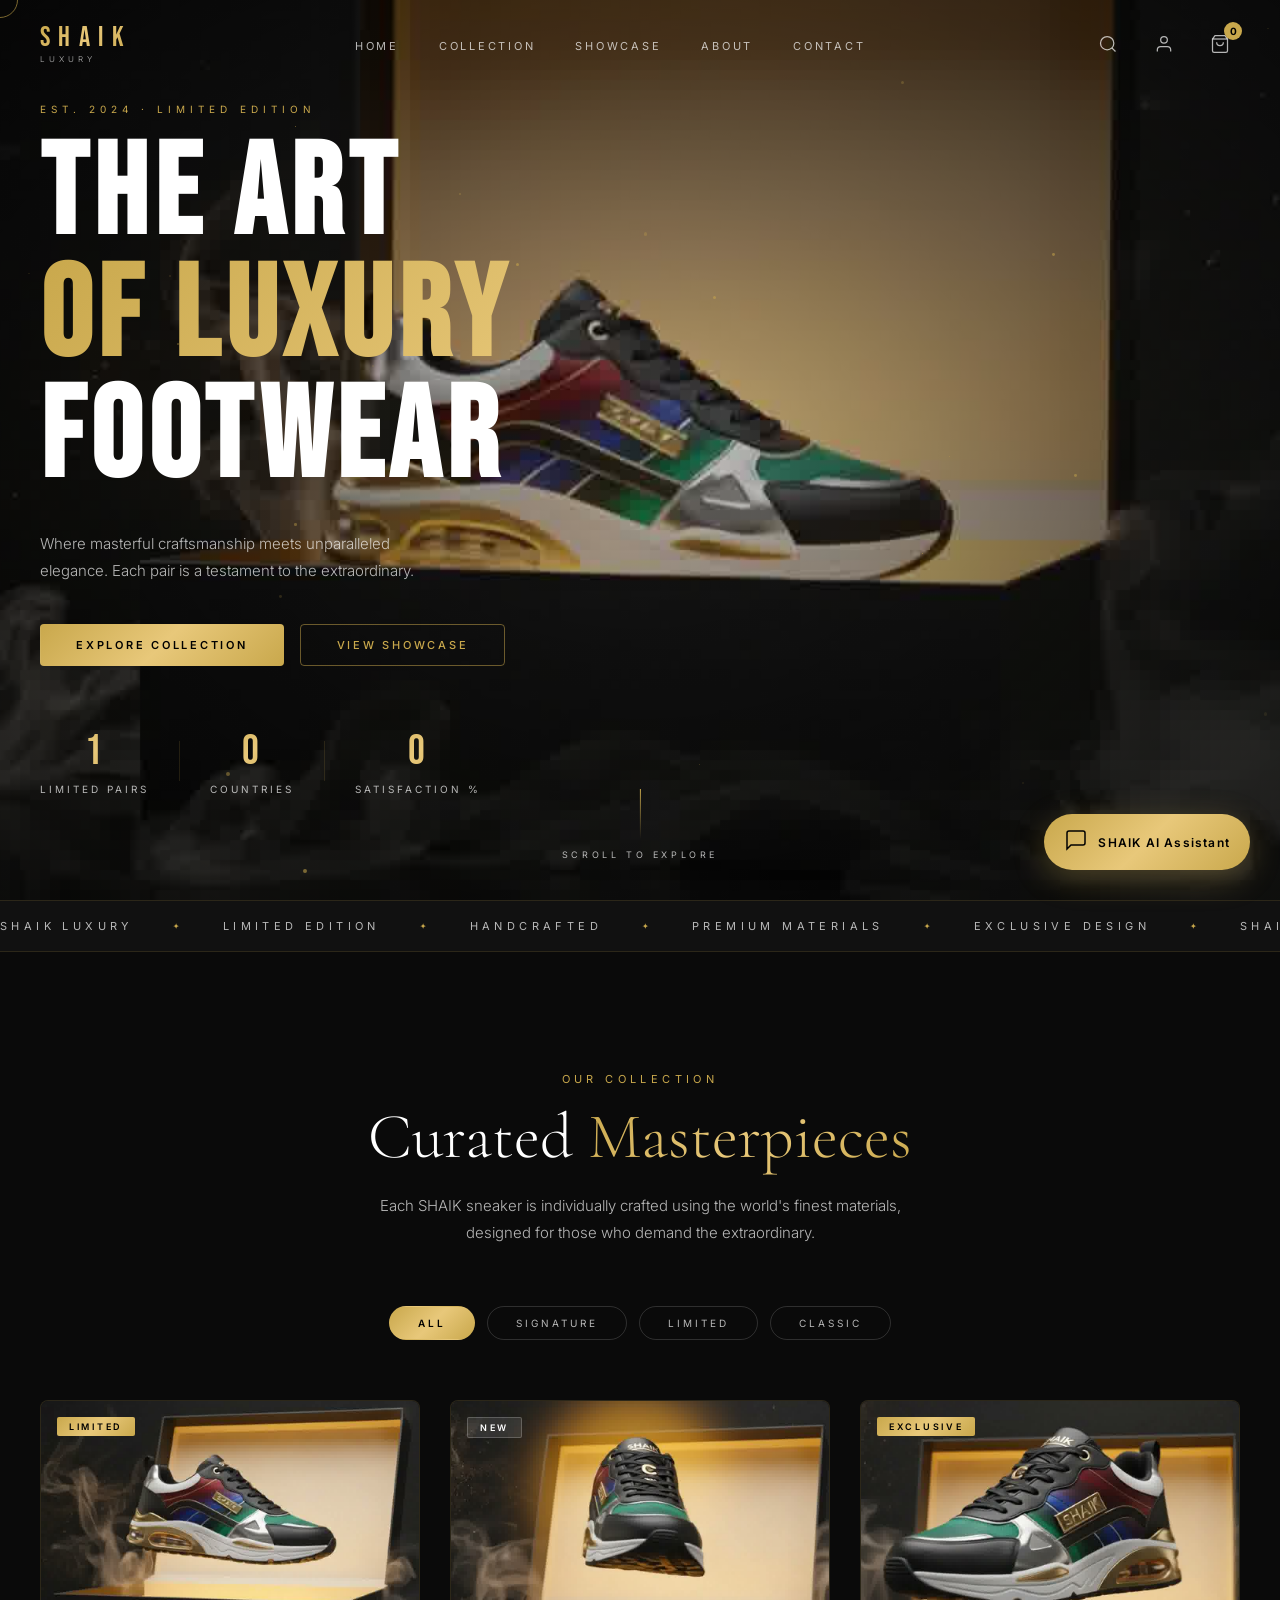
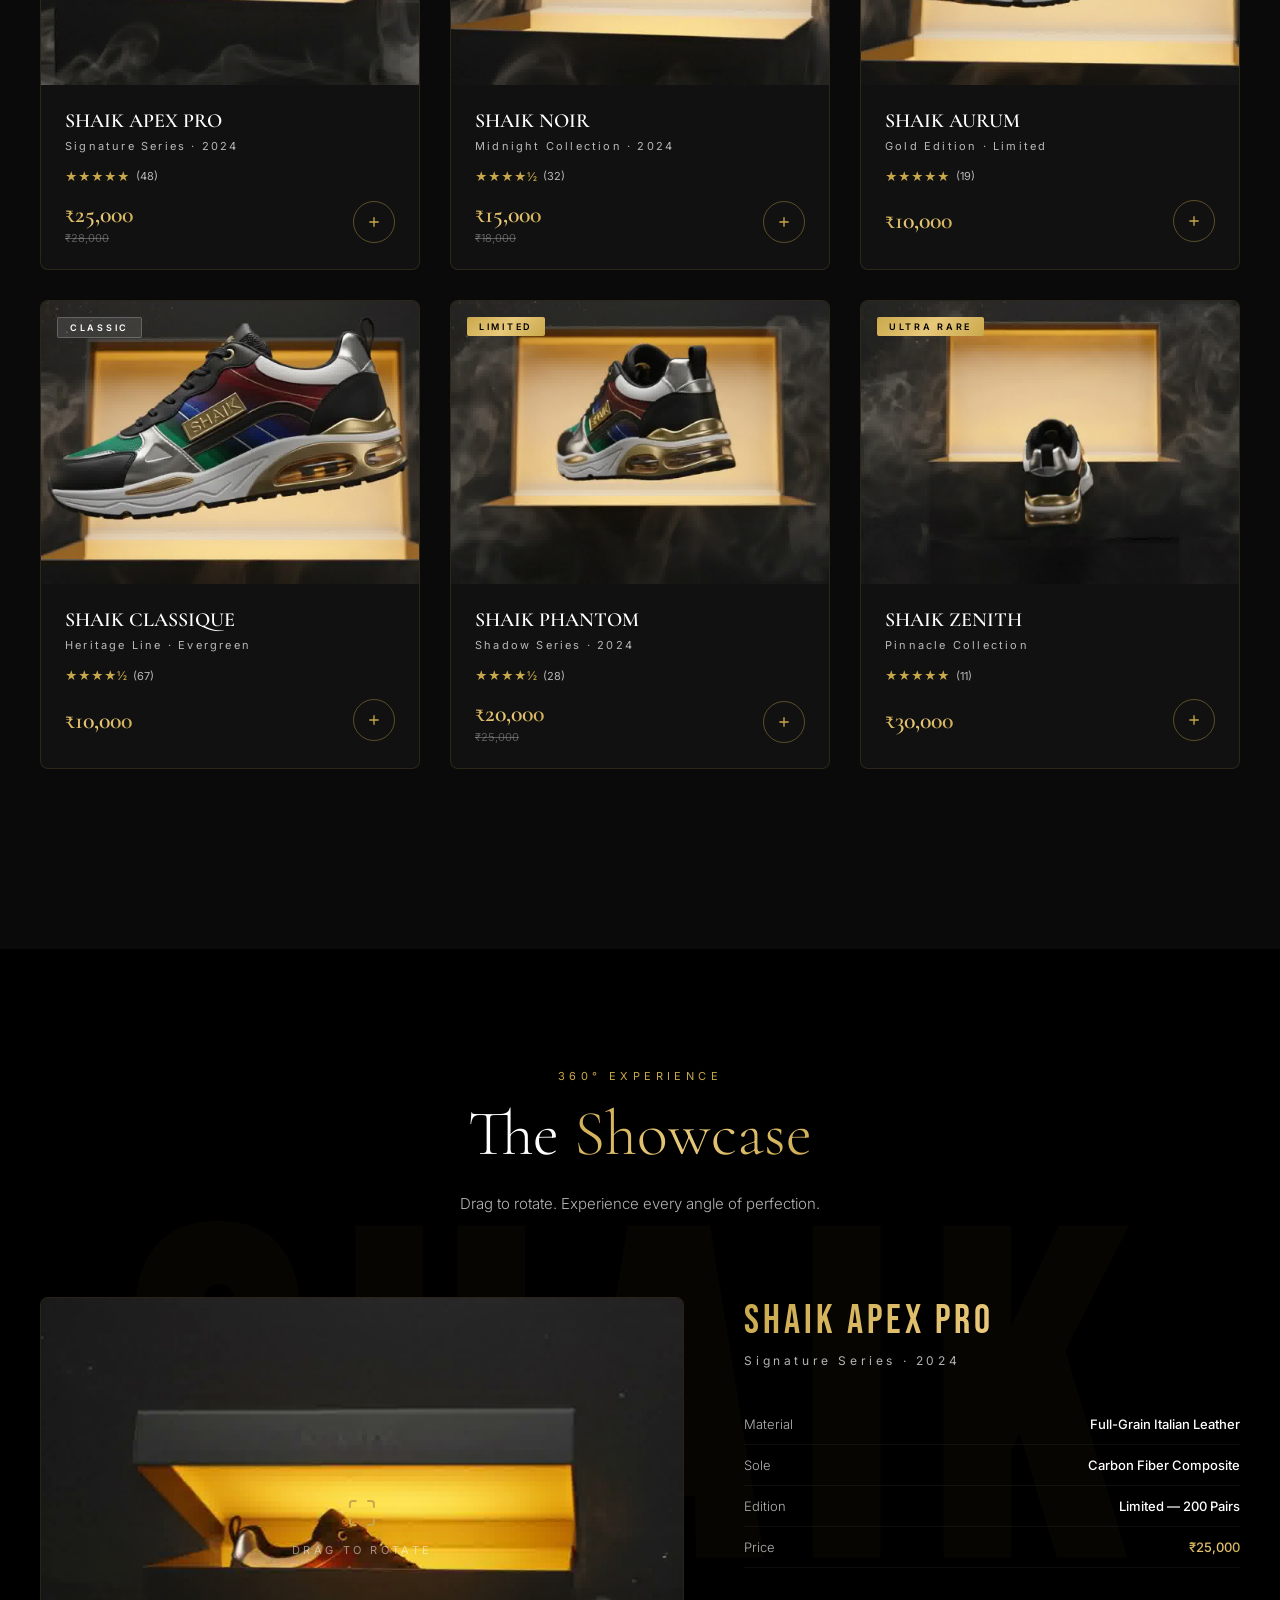
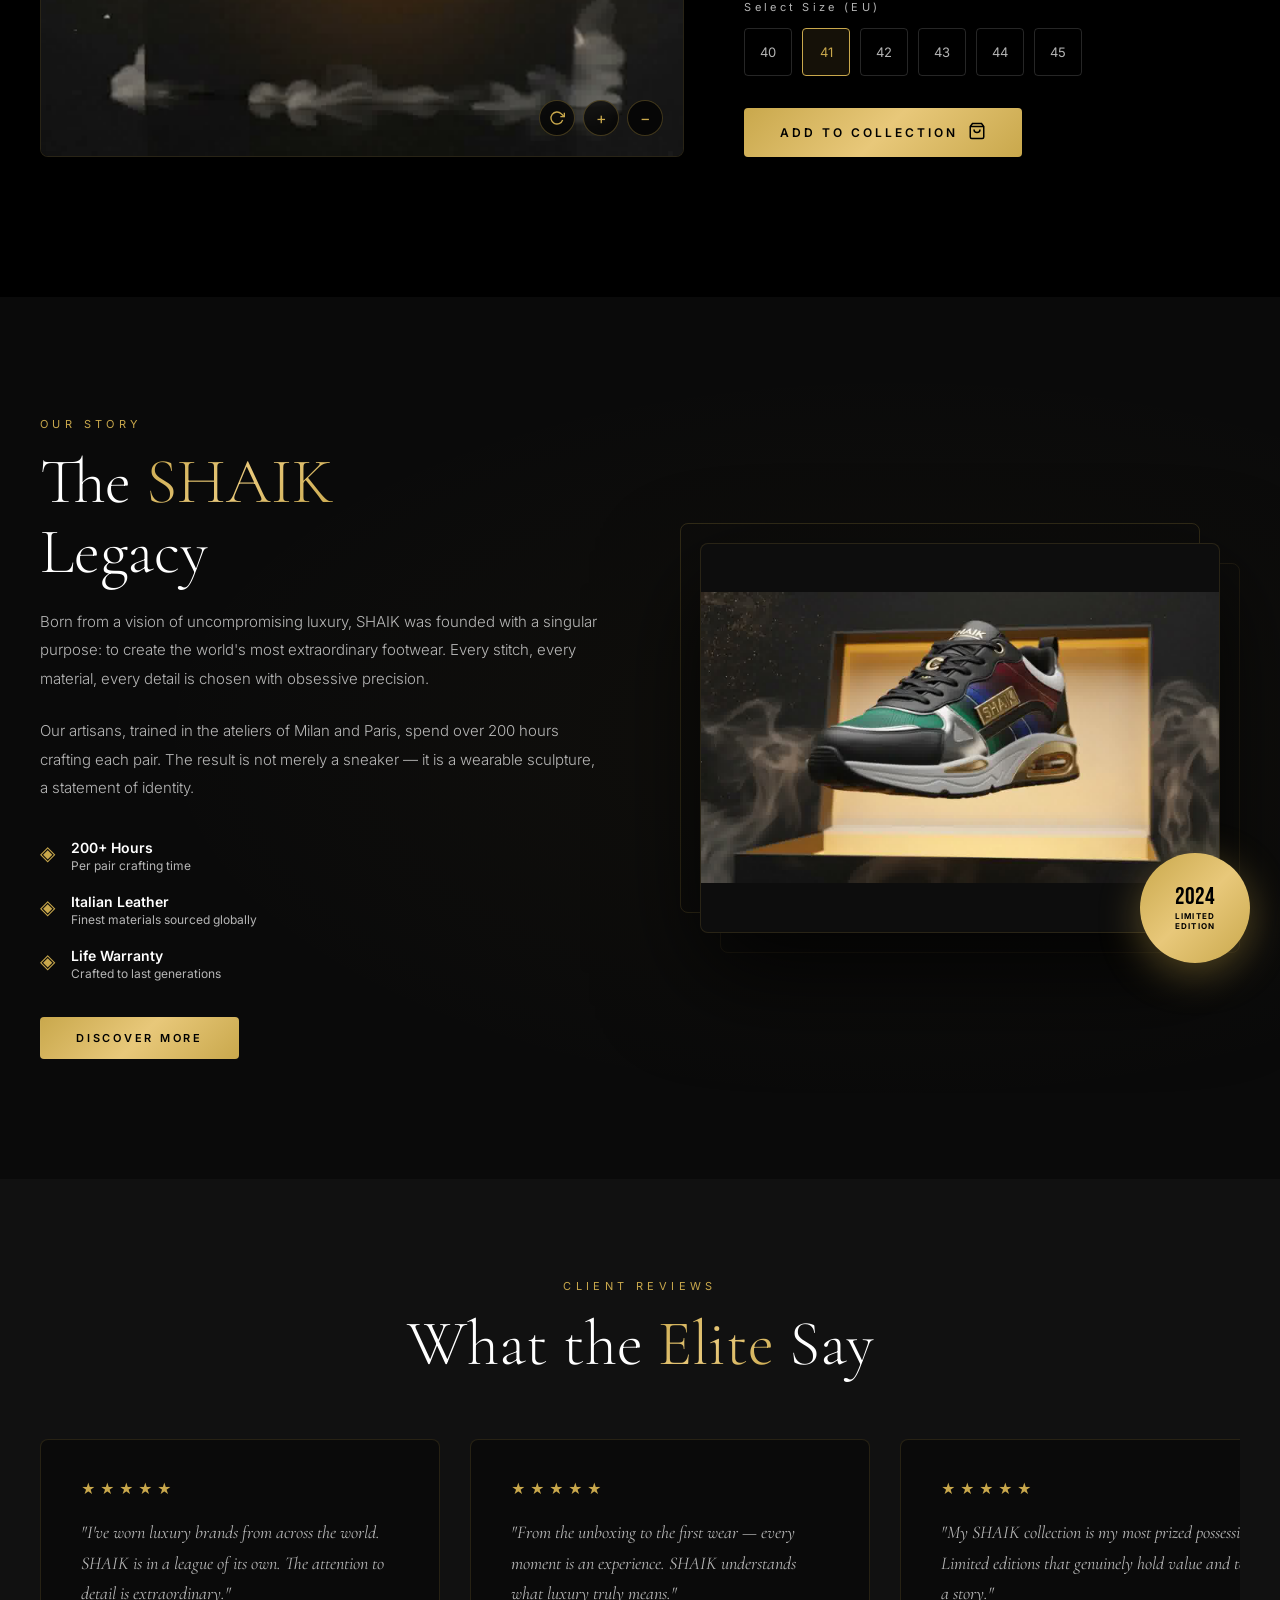
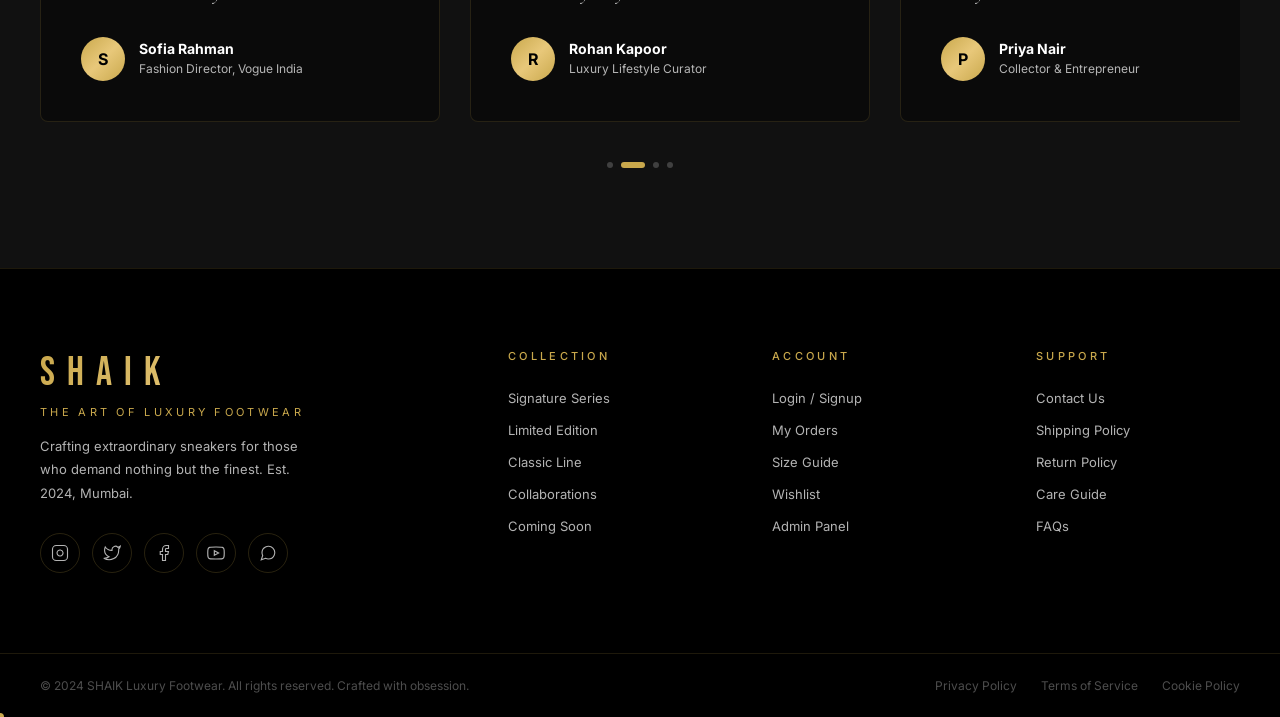
==== commit 145a7398: "Fix Vercel 404 deployment and package images" ====
--- a/frontend/index.html
+++ b/frontend/index.html
@@ -336,8 +336,8 @@
                 <div class="about-visual reveal-right">
                     <div class="about-frame-outer">
                         <div class="about-frame-inner">
-                            <img id="aboutSequenceImg" src="../ezgif-frame-064.jpg" alt="SHAIK Luxury Sneaker"
-                                class="about-sequence" />
+                            <img id="aboutSequenceImg" src="assets/frames/ezgif-frame-064.jpg"
+                                alt="SHAIK Luxury Sneaker" class="about-sequence" />
                         </div>
                         <div class="about-badge">
                             <div class="badge-inner">
